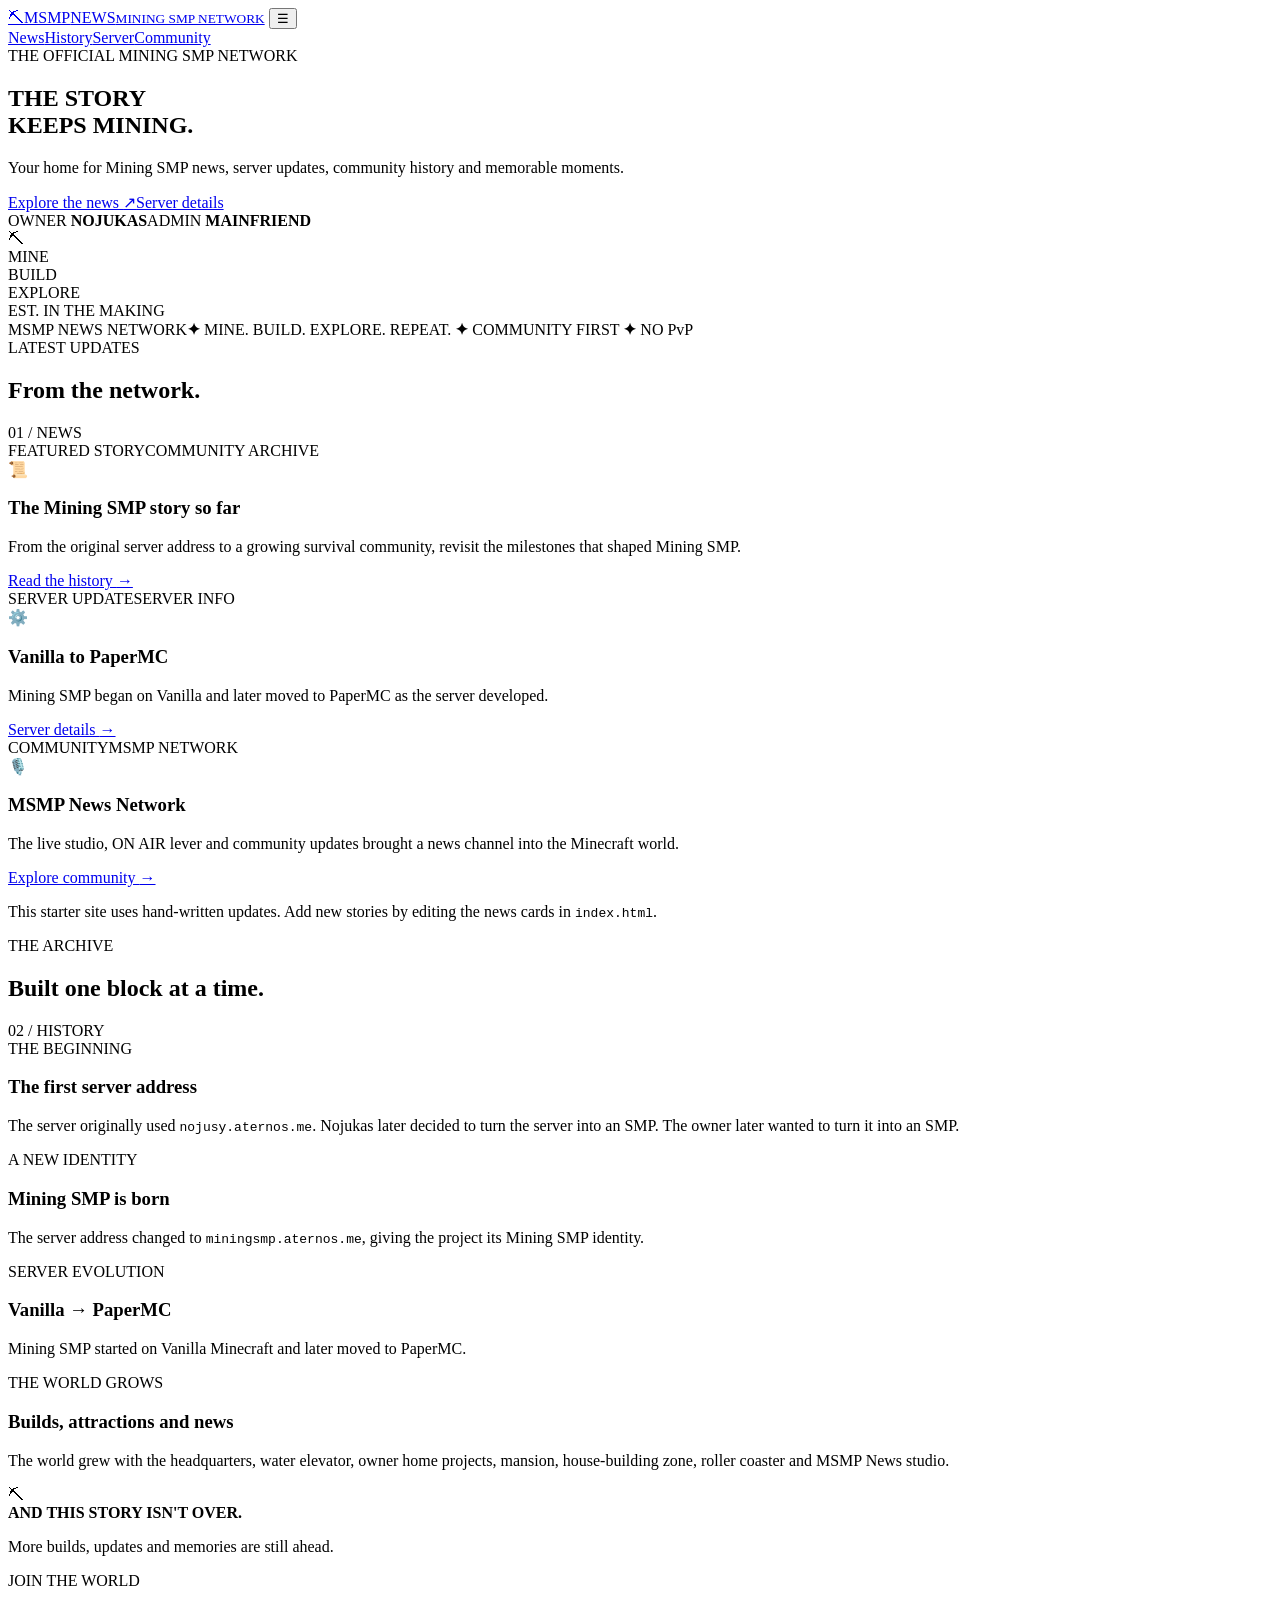
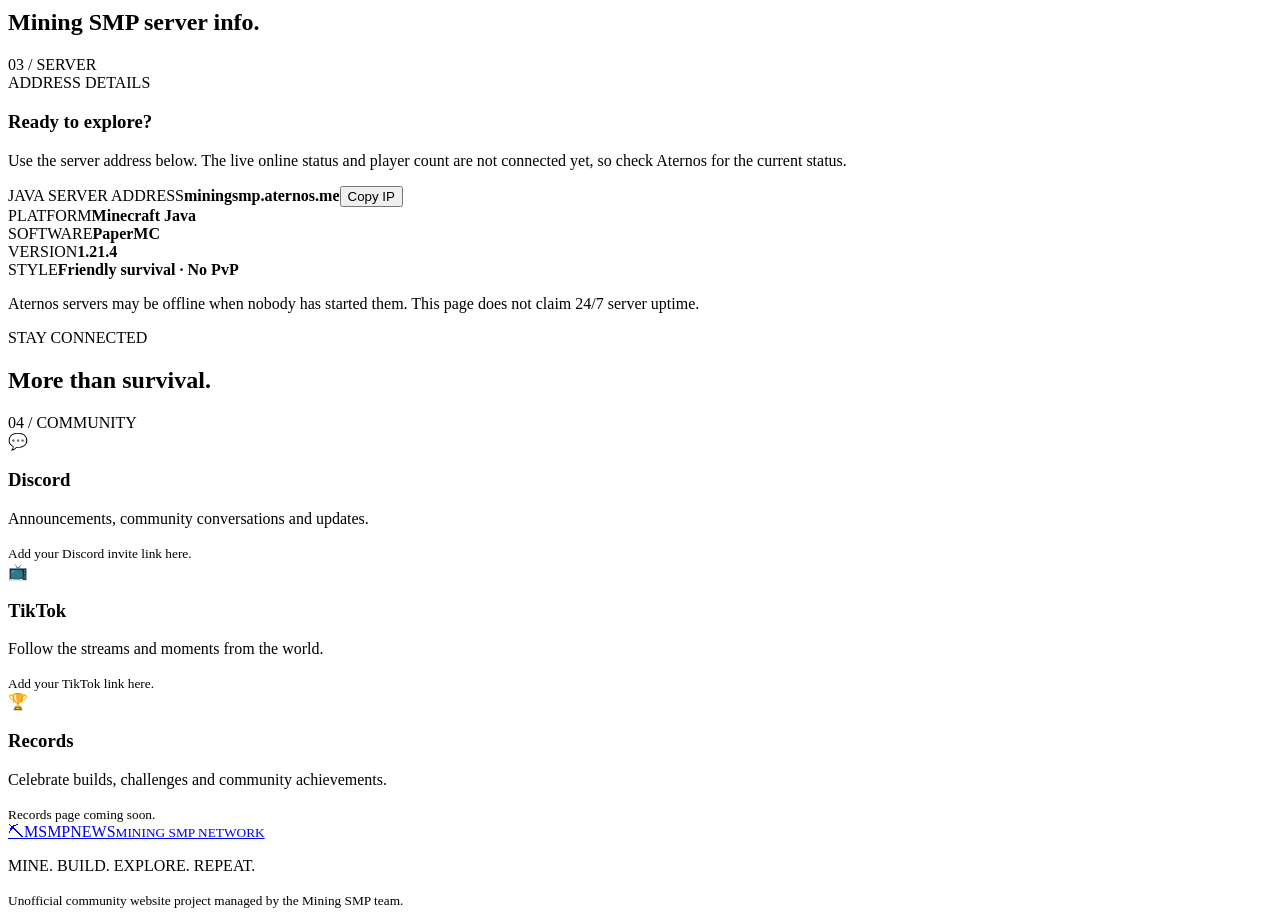
==== index.html @ 215de8b2 "Add files via upload" ====
<!DOCTYPE html>
<html lang="en">
<head>
  <meta charset="UTF-8">
  <meta name="viewport" content="width=device-width, initial-scale=1.0">
  <meta name="theme-color" content="#10051f">
  <meta name="description" content="The official Mining SMP news and community hub.">
  <title>MSMP NEWS — Mining SMP Community Hub</title>
  <link rel="stylesheet" href="style.css">
</head>
<body>
  <div class="ambient ambient-one"></div><div class="ambient ambient-two"></div>
  <header class="topbar">
    <a class="brand" href="#home"><span class="brand-mark">⛏</span><span>MSMP<span class="purple">NEWS</span><small>MINING SMP NETWORK</small></span></a>
    <button class="menu-toggle" id="menuToggle" aria-label="Open menu">☰</button>
    <nav id="nav">
      <a href="#news">News</a><a href="#history">History</a><a href="#server">Server</a><a href="#community">Community</a>
    </nav>
  </header>

  <main>
    <section class="hero" id="home">
      <div class="hero-copy">
        <div class="eyebrow"><span class="pulse"></span> THE OFFICIAL MINING SMP NETWORK</div>
        <h1>THE STORY<br>KEEPS <span class="gradient">MINING.</span></h1>
        <p class="lead">Your home for Mining SMP news, server updates, community history and memorable moments.</p>
        <div class="hero-actions"><a class="button primary" href="#news">Explore the news <span>↗</span></a><a class="button secondary" href="#server">Server details</a></div>
        <div class="hero-meta"><span>OWNER <b>NOJUKAS</b></span><i></i><span>ADMIN <b>MAINFRIEND</b></span></div>
      </div>
      <div class="hero-art" aria-label="Decorative purple mining emblem">
        <div class="orbit orbit-a"></div><div class="orbit orbit-b"></div>
        <div class="crystal">⛏</div><div class="art-label">MINE<br>BUILD<br>EXPLORE</div>
        <div class="art-tag">EST. IN THE MAKING</div>
      </div>
    </section>

    <section class="ticker"><span>MSMP NEWS NETWORK</span><b>✦</b> MINE. BUILD. EXPLORE. REPEAT. <b>✦</b> COMMUNITY FIRST <b>✦</b> NO PvP</section>

    <section class="section" id="news">
      <div class="section-head"><div><div class="eyebrow">LATEST UPDATES</div><h2>From the <span class="purple">network.</span></h2></div><span class="section-index">01 / NEWS</span></div>
      <div class="news-grid">
        <article class="news-card featured"><div class="card-top"><span class="tag">FEATURED STORY</span><span class="date">COMMUNITY ARCHIVE</span></div><div class="news-icon">📜</div><h3>The Mining SMP story so far</h3><p>From the original server address to a growing survival community, revisit the milestones that shaped Mining SMP.</p><a href="#history" class="text-link">Read the history <span>→</span></a></article>
        <article class="news-card"><div class="card-top"><span class="tag muted-tag">SERVER UPDATE</span><span class="date">SERVER INFO</span></div><div class="news-icon">⚙️</div><h3>Vanilla to PaperMC</h3><p>Mining SMP began on Vanilla and later moved to PaperMC as the server developed.</p><a href="#server" class="text-link">Server details <span>→</span></a></article>
        <article class="news-card"><div class="card-top"><span class="tag muted-tag">COMMUNITY</span><span class="date">MSMP NETWORK</span></div><div class="news-icon">🎙️</div><h3>MSMP News Network</h3><p>The live studio, ON AIR lever and community updates brought a news channel into the Minecraft world.</p><a href="#community" class="text-link">Explore community <span>→</span></a></article>
      </div>
      <p class="note">This starter site uses hand-written updates. Add new stories by editing the news cards in <code>index.html</code>.</p>
    </section>

    <section class="section history-section" id="history">
      <div class="section-head"><div><div class="eyebrow">THE ARCHIVE</div><h2>Built one block <span class="purple">at a time.</span></h2></div><span class="section-index">02 / HISTORY</span></div>
      <div class="timeline">
        <div class="timeline-item"><span class="timeline-dot"></span><div class="timeline-label">THE BEGINNING</div><h3>The first server address</h3><p>The server originally used <code>nojusy.aternos.me</code>. Nojukas later decided to turn the server into an SMP. The owner later wanted to turn it into an SMP.</p></div>
        <div class="timeline-item"><span class="timeline-dot"></span><div class="timeline-label">A NEW IDENTITY</div><h3>Mining SMP is born</h3><p>The server address changed to <code>miningsmp.aternos.me</code>, giving the project its Mining SMP identity.</p></div>
        <div class="timeline-item"><span class="timeline-dot"></span><div class="timeline-label">SERVER EVOLUTION</div><h3>Vanilla → PaperMC</h3><p>Mining SMP started on Vanilla Minecraft and later moved to PaperMC.</p></div>
        <div class="timeline-item"><span class="timeline-dot"></span><div class="timeline-label">THE WORLD GROWS</div><h3>Builds, attractions and news</h3><p>The world grew with the headquarters, water elevator, owner home projects, mansion, house-building zone, roller coaster and MSMP News studio.</p></div>
      </div>
      <div class="history-callout"><span>⛏</span><div><b>AND THIS STORY ISN'T OVER.</b><p>More builds, updates and memories are still ahead.</p></div></div>
    </section>

    <section class="section server-section" id="server">
      <div class="section-head"><div><div class="eyebrow">JOIN THE WORLD</div><h2>Mining SMP <span class="purple">server info.</span></h2></div><span class="section-index">03 / SERVER</span></div>
      <div class="server-panel">
        <div><div class="server-status"><span class="status-dot"></span> ADDRESS DETAILS</div><h3>Ready to explore?</h3><p>Use the server address below. The live online status and player count are not connected yet, so check Aternos for the current status.</p></div>
        <div class="ip-box"><span>JAVA SERVER ADDRESS</span><strong id="serverIp">miningsmp.aternos.me</strong><button id="copyIp" class="copy-button">Copy IP</button><small id="copyMessage" aria-live="polite"></small></div>
      </div>
      <div class="server-facts"><div><span>PLATFORM</span><b>Minecraft Java</b></div><div><span>SOFTWARE</span><b>PaperMC</b></div><div><span>VERSION</span><b>1.21.4</b></div><div><span>STYLE</span><b>Friendly survival · No PvP</b></div></div>
      <p class="note">Aternos servers may be offline when nobody has started them. This page does not claim 24/7 server uptime.</p>
    </section>

    <section class="section community-section" id="community">
      <div class="section-head"><div><div class="eyebrow">STAY CONNECTED</div><h2>More than <span class="purple">survival.</span></h2></div><span class="section-index">04 / COMMUNITY</span></div>
      <div class="community-grid">
        <div class="community-tile"><span>💬</span><h3>Discord</h3><p>Announcements, community conversations and updates.</p><small>Add your Discord invite link here.</small></div>
        <div class="community-tile"><span>📺</span><h3>TikTok</h3><p>Follow the streams and moments from the world.</p><small>Add your TikTok link here.</small></div>
        <div class="community-tile"><span>🏆</span><h3>Records</h3><p>Celebrate builds, challenges and community achievements.</p><small>Records page coming soon.</small></div>
      </div>
    </section>
  </main>

  <footer><a class="brand" href="#home"><span class="brand-mark">⛏</span><span>MSMP<span class="purple">NEWS</span><small>MINING SMP NETWORK</small></span></a><p>MINE. BUILD. EXPLORE. REPEAT.</p><small>Unofficial community website project managed by the Mining SMP team.</small></footer>
  <script src="script.js"></script>
</body>
</html>
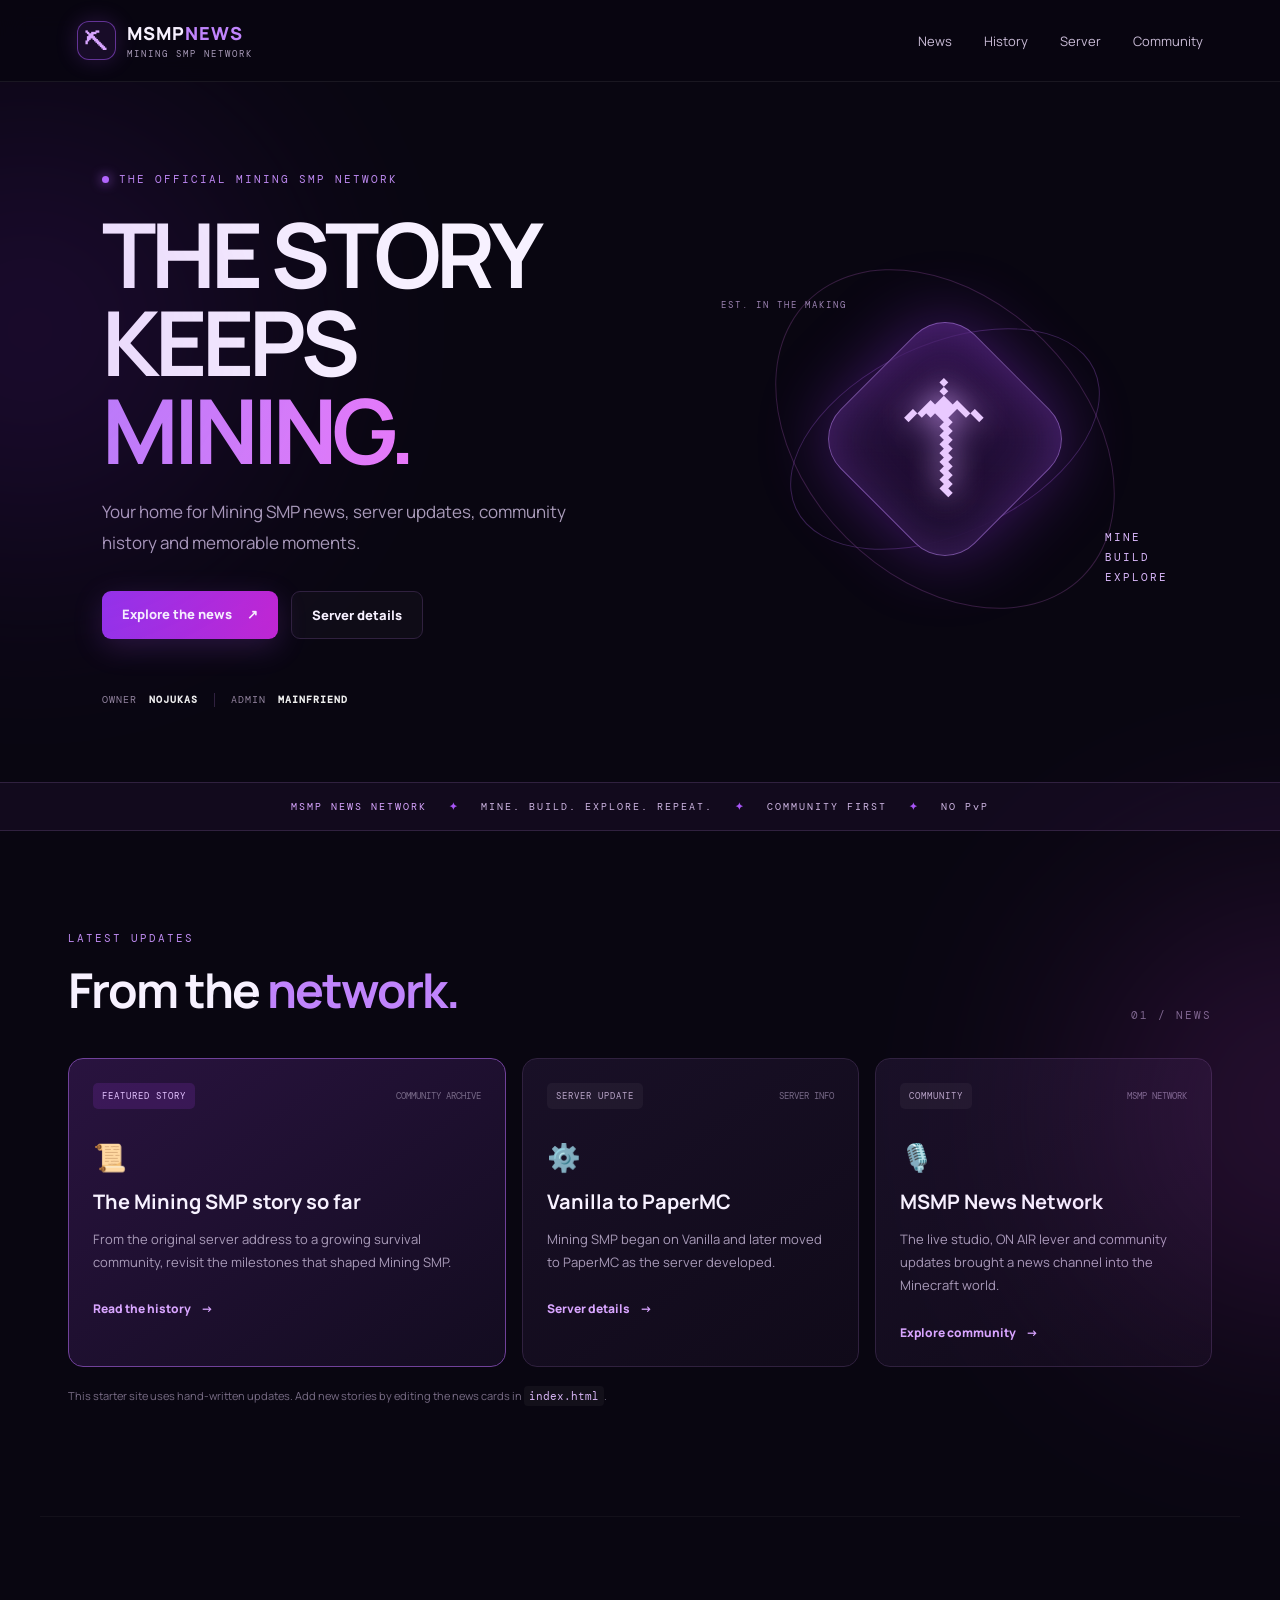
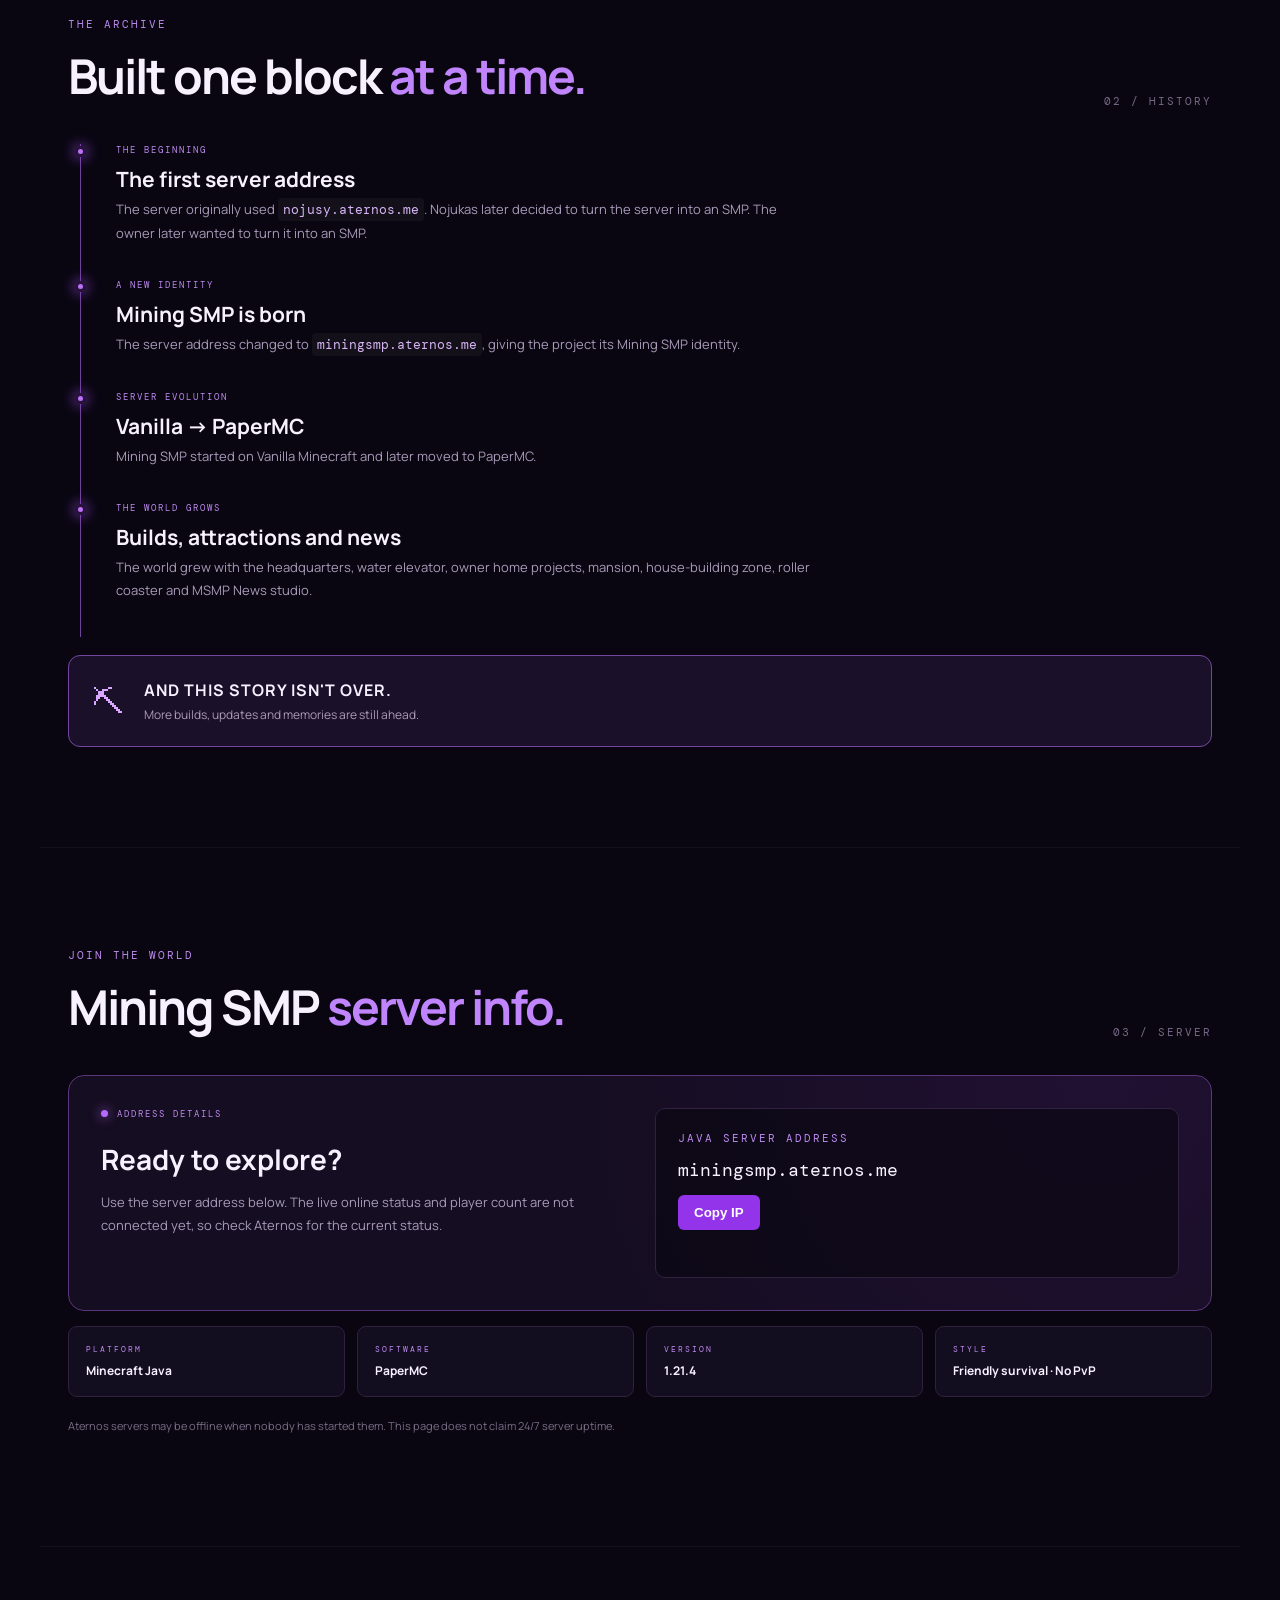
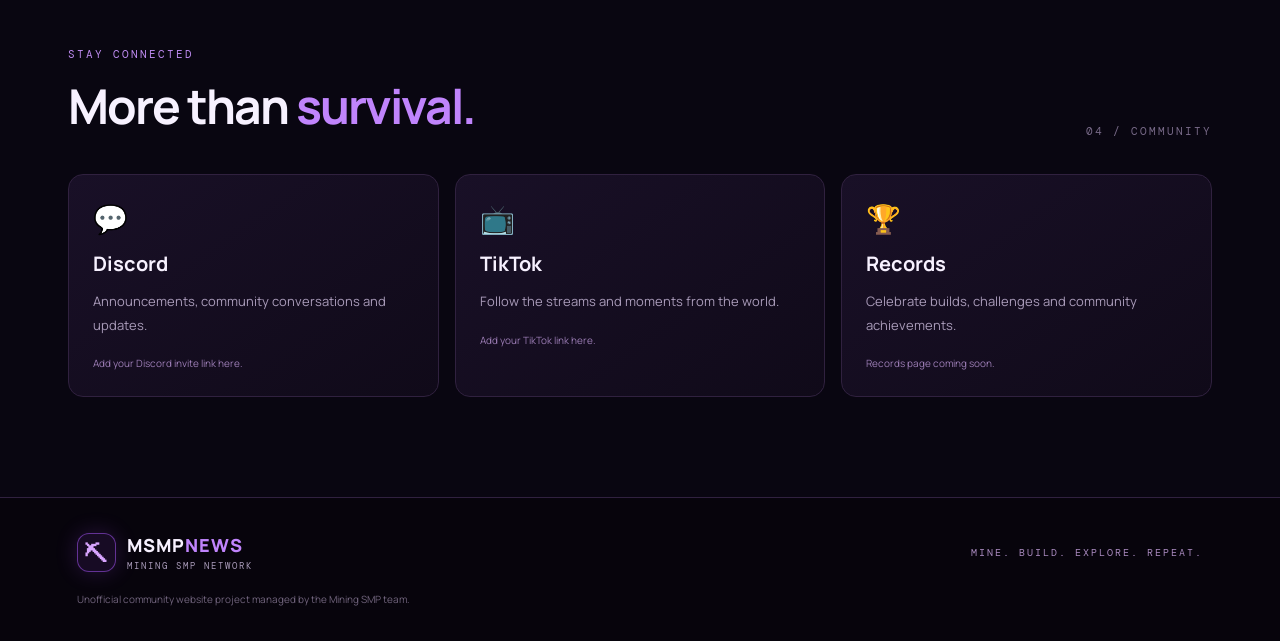
==== commit ae7dd9ba: "Link History navigation to separate retro archive page" ====
--- a/index.html
+++ b/index.html
@@ -14,7 +14,7 @@
     <a class="brand" href="#home"><span class="brand-mark">⛏</span><span>MSMP<span class="purple">NEWS</span><small>MINING SMP NETWORK</small></span></a>
     <button class="menu-toggle" id="menuToggle" aria-label="Open menu">☰</button>
     <nav id="nav">
-      <a href="#news">News</a><a href="#history">History</a><a href="#server">Server</a><a href="#community">Community</a>
+      <a href="#news">News</a><a href="history.html">History</a><a href="#server">Server</a><a href="#community">Community</a>
     </nav>
   </header>
 
@@ -39,7 +39,7 @@
     <section class="section" id="news">
       <div class="section-head"><div><div class="eyebrow">LATEST UPDATES</div><h2>From the <span class="purple">network.</span></h2></div><span class="section-index">01 / NEWS</span></div>
       <div class="news-grid">
-        <article class="news-card featured"><div class="card-top"><span class="tag">FEATURED STORY</span><span class="date">COMMUNITY ARCHIVE</span></div><div class="news-icon">📜</div><h3>The Mining SMP story so far</h3><p>From the original server address to a growing survival community, revisit the milestones that shaped Mining SMP.</p><a href="#history" class="text-link">Read the history <span>→</span></a></article>
+        <article class="news-card featured"><div class="card-top"><span class="tag">FEATURED STORY</span><span class="date">COMMUNITY ARCHIVE</span></div><div class="news-icon">📜</div><h3>The Mining SMP story so far</h3><p>From the original server address to a growing survival community, revisit the milestones that shaped Mining SMP.</p><a href="history.html" class="text-link">Read the history <span>→</span></a></article>
         <article class="news-card"><div class="card-top"><span class="tag muted-tag">SERVER UPDATE</span><span class="date">SERVER INFO</span></div><div class="news-icon">⚙️</div><h3>Vanilla to PaperMC</h3><p>Mining SMP began on Vanilla and later moved to PaperMC as the server developed.</p><a href="#server" class="text-link">Server details <span>→</span></a></article>
         <article class="news-card"><div class="card-top"><span class="tag muted-tag">COMMUNITY</span><span class="date">MSMP NETWORK</span></div><div class="news-icon">🎙️</div><h3>MSMP News Network</h3><p>The live studio, ON AIR lever and community updates brought a news channel into the Minecraft world.</p><a href="#community" class="text-link">Explore community <span>→</span></a></article>
       </div>
--- a/style.css
+++ b/style.css
@@ -0,0 +1,5 @@
+@import url('https://fonts.googleapis.com/css2?family=DM+Mono:wght@400;500&family=Manrope:wght@400;500;600;700;800&display=swap');
+:root{--bg:#090611;--panel:#130d20;--panel2:#1a112b;--purple:#a855f7;--pink:#d946ef;--text:#f7f1ff;--muted:#a99bb9;--line:#30213f}
+*{box-sizing:border-box}html{scroll-behavior:smooth;scroll-padding-top:90px}body{margin:0;background:var(--bg);color:var(--text);font-family:Manrope,Arial,sans-serif;overflow-x:hidden}a{color:inherit;text-decoration:none}.ambient{position:absolute;width:420px;height:420px;border-radius:50%;filter:blur(130px);opacity:.16;pointer-events:none}.ambient-one{background:#8b2be2;top:120px;left:-180px}.ambient-two{background:#d946ef;top:900px;right:-230px}.topbar{height:82px;padding:0 max(6vw,24px);display:flex;align-items:center;justify-content:space-between;border-bottom:1px solid #ffffff12;background:#090611dd;backdrop-filter:blur(14px);position:sticky;top:0;z-index:5}.brand{display:flex;align-items:center;gap:11px;font-weight:800;letter-spacing:1px;font-size:18px}.brand-mark{display:grid;place-items:center;width:39px;height:39px;border:1px solid #a855f788;border-radius:12px;color:#d8a5ff;background:#a855f71a;font-size:23px;box-shadow:0 0 22px #a855f733}.brand small{display:block;font:9px 'DM Mono',monospace;color:var(--muted);letter-spacing:2px;margin-top:3px}.purple{color:#c084fc}nav{display:flex;gap:32px;color:#c9bbd6;font-size:13px}nav a:hover,.text-link:hover{color:#d8a5ff}.menu-toggle{display:none;background:none;color:white;border:0;font-size:24px}.hero{min-height:590px;padding:90px max(8vw,28px) 75px;display:grid;grid-template-columns:1.1fr .9fr;align-items:center;gap:40px;max-width:1400px;margin:auto}.eyebrow,.section-index,.timeline-label,.server-status,.ip-box span,.server-facts span{font:11px 'DM Mono',monospace;letter-spacing:2px;color:#bd8aef}.eyebrow{display:flex;align-items:center;gap:10px}.pulse,.status-dot{width:7px;height:7px;border-radius:50%;background:#b66aff;box-shadow:0 0 12px #b66aff}.hero h1{font-size:clamp(55px,7vw,96px);line-height:.98;letter-spacing:-5px;margin:24px 0}.gradient{background:linear-gradient(100deg,#c084fc,#e879f9);color:transparent;background-clip:text}.lead{max-width:510px;color:var(--muted);font-size:17px;line-height:1.8}.hero-actions{display:flex;gap:13px;margin-top:32px;flex-wrap:wrap}.button{padding:14px 20px;border-radius:9px;font-size:13px;font-weight:800}.primary{background:linear-gradient(100deg,#9333ea,#c026d3);box-shadow:0 8px 30px #a855f733}.primary span{margin-left:12px}.secondary{border:1px solid var(--line);background:#ffffff06}.hero-meta{display:flex;align-items:center;gap:16px;margin-top:54px;font:10px 'DM Mono',monospace;letter-spacing:1px;color:#93849f}.hero-meta b{color:#eee;margin-left:5px}.hero-meta i{height:14px;width:1px;background:var(--line)}.hero-art{height:390px;position:relative;display:grid;place-items:center}.orbit{position:absolute;border:1px solid #b76af744;border-radius:50%;transform:rotate(-25deg)}.orbit-a{width:330px;height:190px}.orbit-b{width:390px;height:280px;transform:rotate(45deg);border-color:#e879f933}.crystal{width:190px;height:190px;display:grid;place-items:center;border:1px solid #c084fc88;border-radius:42px;transform:rotate(45deg);font-size:100px;color:#e9c9ff;background:linear-gradient(145deg,#4c1d7599,#160b25);box-shadow:0 0 70px #9333ea66,inset 0 0 50px #a855f744;text-shadow:0 0 30px #d8a5ff}.art-label{position:absolute;right:2%;bottom:12%;font:11px 'DM Mono',monospace;line-height:1.8;letter-spacing:2px;color:#d9b7fa}.art-tag{position:absolute;left:2%;top:14%;font:9px 'DM Mono',monospace;letter-spacing:2px;color:#9c83b2}.ticker{height:49px;border-block:1px solid var(--line);display:flex;align-items:center;justify-content:center;gap:22px;background:#120a1d;color:#cdb5e2;font:10px 'DM Mono',monospace;letter-spacing:2px}.ticker span{color:#d8a5ff}.ticker b{color:#a855f7}.section{max-width:1200px;margin:0 auto;padding:100px 28px}.section-head{display:flex;justify-content:space-between;align-items:end;margin-bottom:36px}.section-head h2{font-size:clamp(32px,4vw,48px);letter-spacing:-2px;margin:12px 0 0}.section-index{color:#776987}.news-grid{display:grid;grid-template-columns:1.3fr 1fr 1fr;gap:16px}.news-card,.community-tile{background:linear-gradient(145deg,#191027,#100a19);border:1px solid var(--line);border-radius:15px;padding:24px;min-height:270px;transition:.2s}.news-card:hover,.community-tile:hover{transform:translateY(-4px);border-color:#8650aa}.featured{background:linear-gradient(145deg,#29133f,#130c20);border-color:#70419a}.card-top{display:flex;justify-content:space-between;gap:10px;align-items:center}.tag{font:9px 'DM Mono',monospace;letter-spacing:1px;color:#e3c2ff;background:#8b35c533;padding:7px 9px;border-radius:5px}.muted-tag{color:#b9a5c8;background:#ffffff0b}.date{font:9px 'DM Mono',monospace;color:#776987}.news-icon{font-size:27px;margin-top:29px}.news-card h3,.community-tile h3{font-size:20px;margin:13px 0 9px}.news-card p,.community-tile p,.timeline p,.server-panel p{color:var(--muted);font-size:13px;line-height:1.8}.text-link{display:inline-block;margin-top:13px;color:#d8a5ff;font-size:12px;font-weight:800}.text-link span{margin-left:8px}.note{color:#796d86;font-size:11px;margin-top:20px;line-height:1.7}.note code,code{font-family:'DM Mono',monospace;color:#d7b5f5;background:#ffffff0a;padding:3px 5px;border-radius:4px}.history-section{border-top:1px solid #ffffff0a}.timeline{max-width:800px;margin-left:12px;border-left:1px solid #70419a;padding-left:35px}.timeline-item{position:relative;padding:0 0 34px}.timeline-dot{position:absolute;width:11px;height:11px;background:#bd72f6;border:3px solid #28133c;border-radius:50%;left:-41px;top:2px;box-shadow:0 0 14px #a855f7}.timeline-label{font-size:9px}.timeline h3{font-size:21px;margin:9px 0 5px}.timeline p{margin:0;max-width:700px}.history-callout{display:flex;align-items:center;gap:20px;margin-top:18px;padding:23px;border:1px solid #7546a0;background:#1b1029;border-radius:12px}.history-callout>span{font-size:32px;color:#d8a5ff}.history-callout b{letter-spacing:1px}.history-callout p{margin:5px 0 0;color:var(--muted);font-size:12px}.server-section{border-top:1px solid #ffffff0a}.server-panel{display:grid;grid-template-columns:1fr 1fr;gap:30px;padding:32px;border:1px solid #5b367a;border-radius:16px;background:radial-gradient(circle at 90% 0,#4c1d7533,transparent 50%),#150d21}.server-status{display:flex;gap:9px;align-items:center;font-size:9px}.server-panel h3{font-size:28px;margin:20px 0 5px}.ip-box{align-self:center;background:#090611aa;border:1px solid var(--line);padding:22px;border-radius:10px;display:grid;gap:13px}.ip-box strong{font:18px 'DM Mono',monospace;overflow-wrap:anywhere}.copy-button{justify-self:start;border:0;border-radius:6px;background:#9333ea;color:white;padding:10px 16px;font-weight:800;cursor:pointer}.ip-box small{color:#bca1d0;min-height:12px}.server-facts{display:grid;grid-template-columns:repeat(4,1fr);gap:12px;margin-top:15px}.server-facts div{padding:17px;background:#130d20;border:1px solid var(--line);border-radius:9px}.server-facts span,.server-facts b{display:block}.server-facts span{font-size:8px;margin-bottom:8px}.server-facts b{font-size:12px}.community-section{border-top:1px solid #ffffff0a}.community-grid{display:grid;grid-template-columns:repeat(3,1fr);gap:16px}.community-tile{min-height:220px}.community-tile>span{font-size:28px}.community-tile small{color:#9c7db5;font-size:10px}footer{border-top:1px solid var(--line);padding:35px max(6vw,24px);display:flex;align-items:center;justify-content:space-between;gap:20px;flex-wrap:wrap;background:#07040c}footer p{font:10px 'DM Mono',monospace;letter-spacing:2px;color:#a98abf}footer>small{width:100%;color:#71647d;font-size:10px}
+@media(max-width:800px){.hero{grid-template-columns:1fr;padding-top:65px}.hero-art{height:280px}.hero h1{letter-spacing:-3px}.news-grid{grid-template-columns:1fr}.news-card{min-height:220px}.server-panel{grid-template-columns:1fr}.server-facts{grid-template-columns:repeat(2,1fr)}.community-grid{grid-template-columns:1fr}.section{padding:70px 22px}.section-head{align-items:start}.section-index{display:none}}
+@media(max-width:600px){.topbar{height:70px}.menu-toggle{display:block}nav{display:none;position:absolute;top:69px;left:0;right:0;padding:20px;background:#10091a;flex-direction:column;gap:18px;border-bottom:1px solid var(--line)}nav.open{display:flex}.ticker{font-size:8px;gap:10px;letter-spacing:1px}.hero{padding-inline:22px}.hero-meta{margin-top:35px}.art-label{right:0}.orbit-b{width:300px}.orbit-a{width:270px}.crystal{width:145px;height:145px;font-size:75px}.server-facts{grid-template-columns:1fr 1fr}footer{align-items:flex-start;flex-direction:column}}
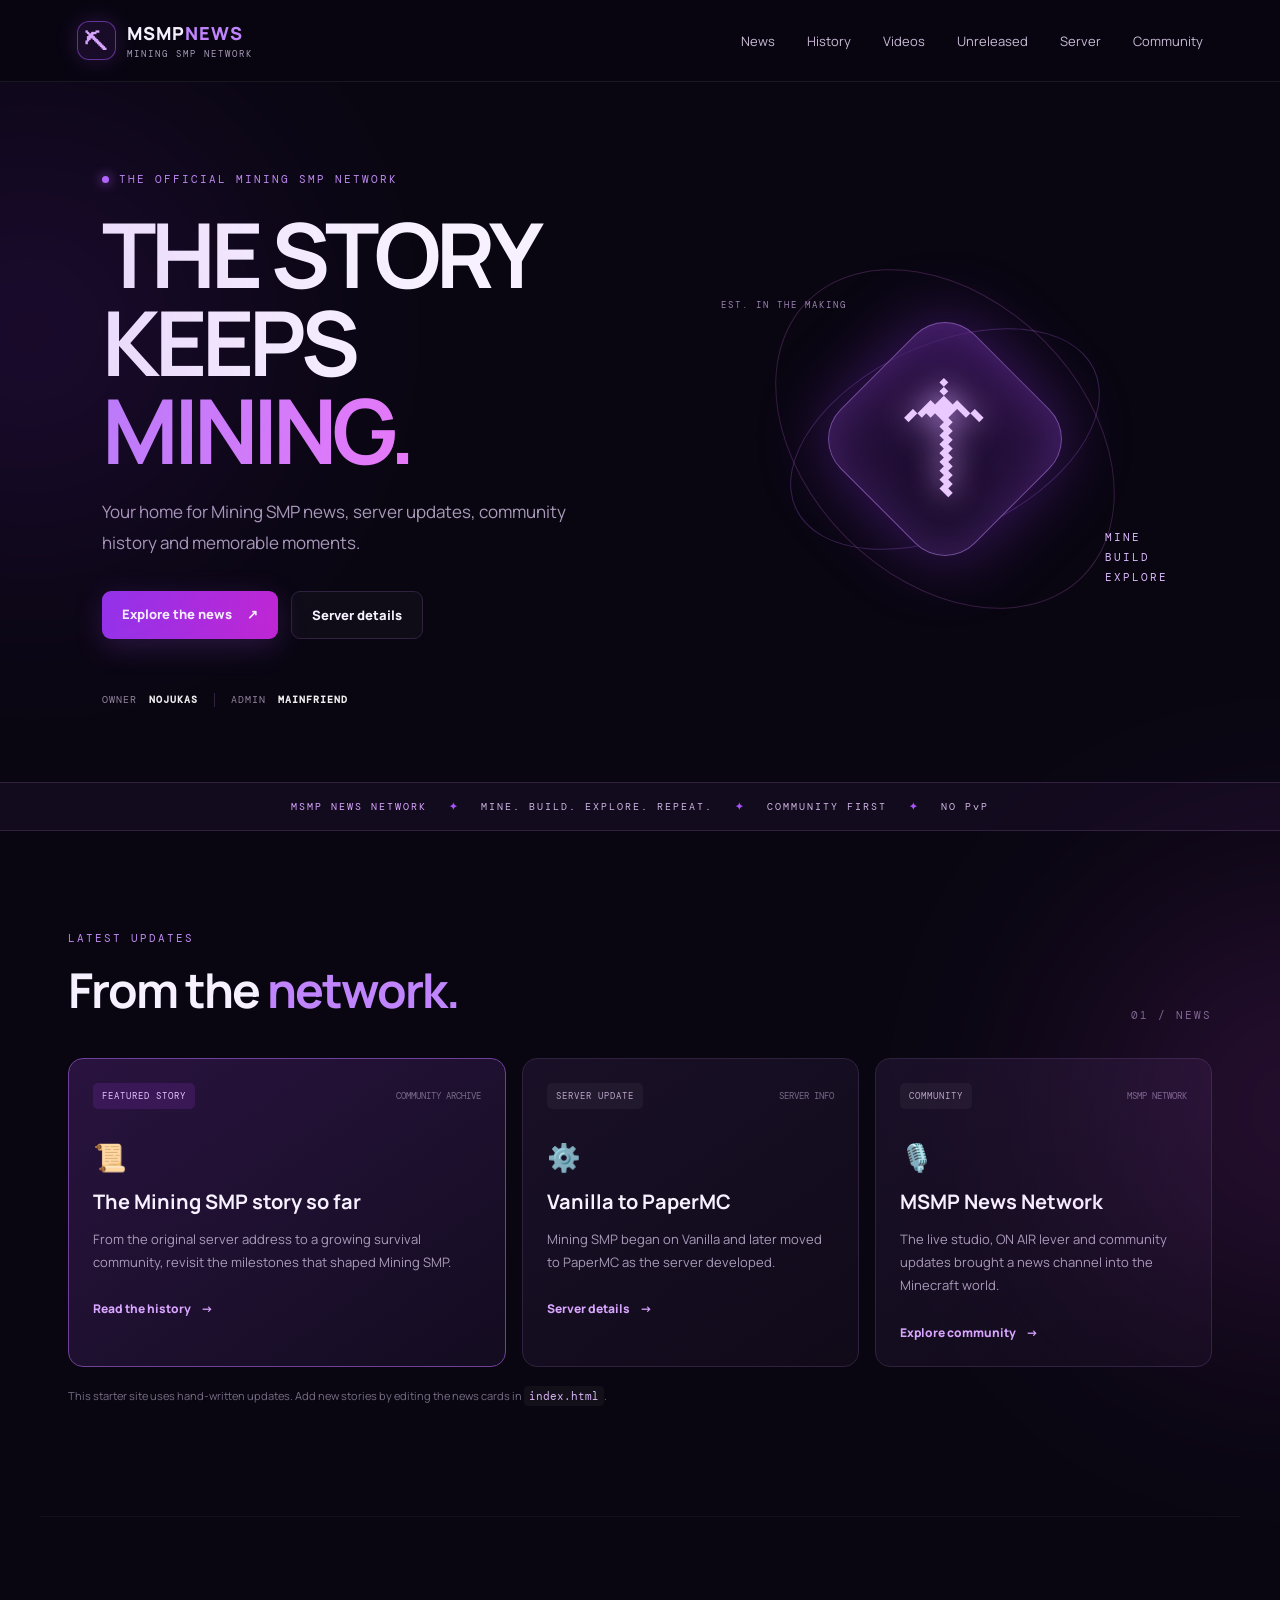
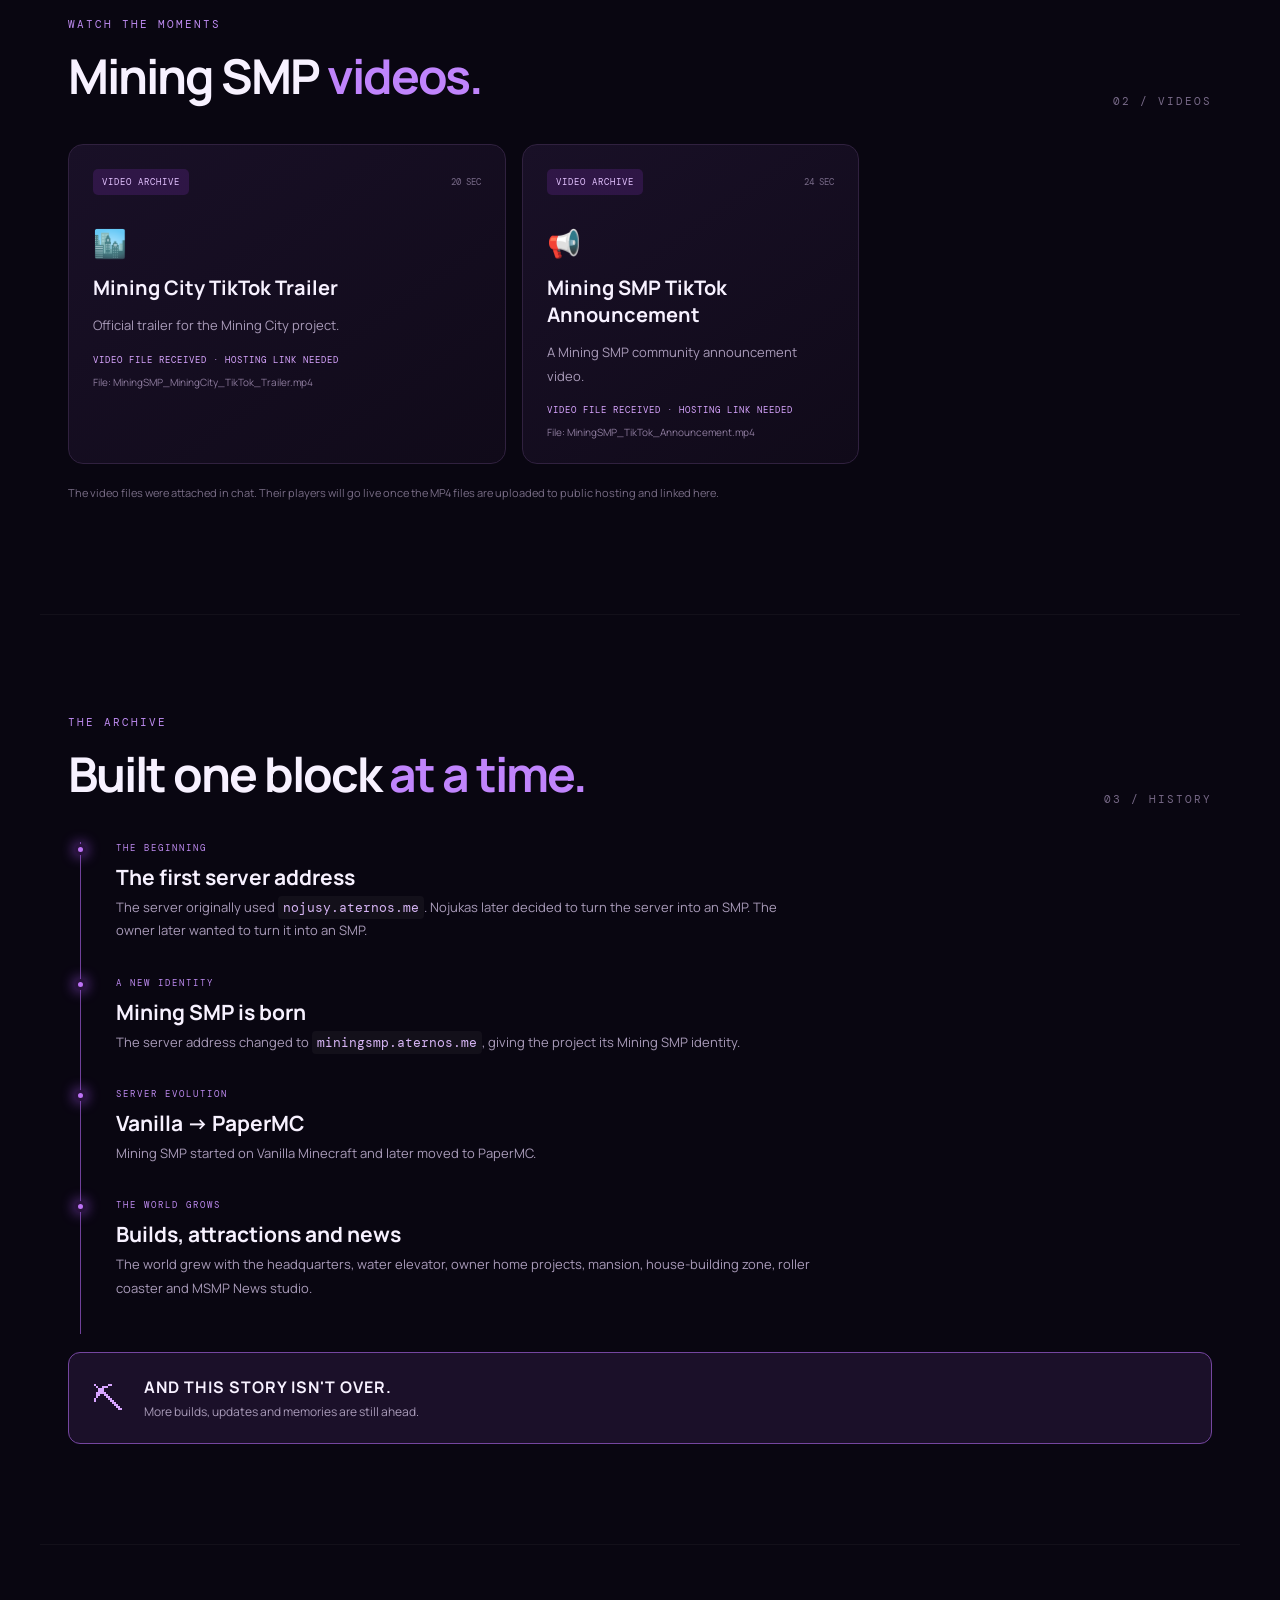
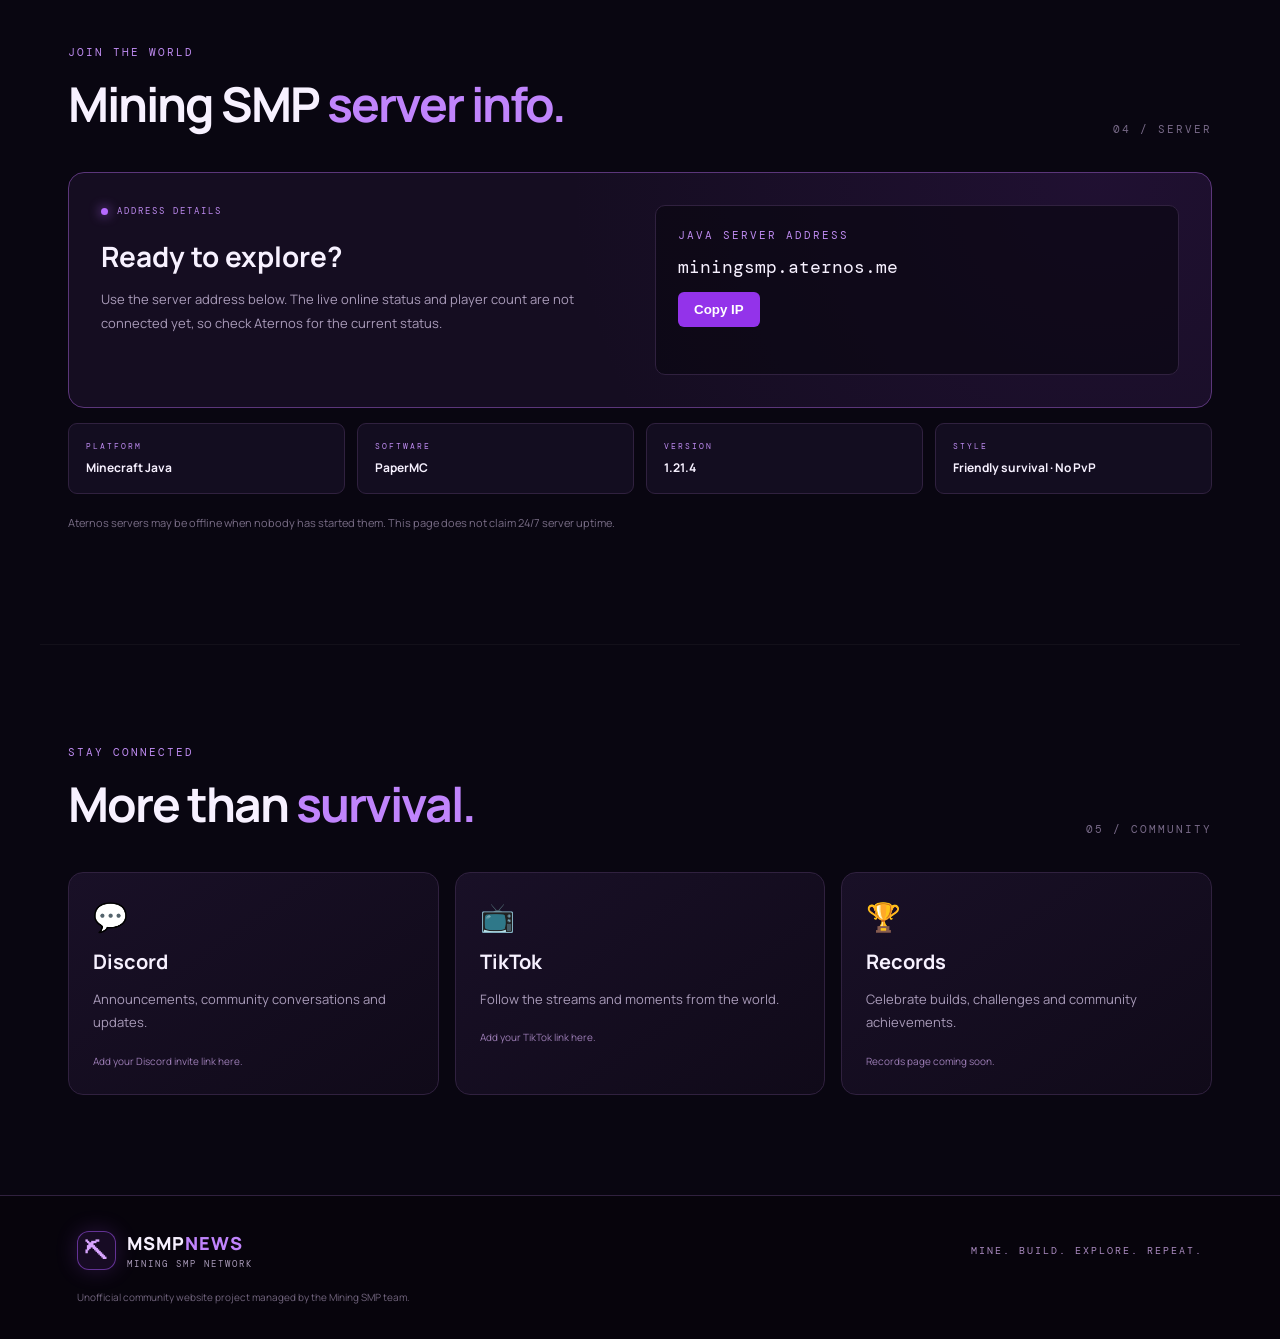
==== commit d82caf50: "Move Mining SMP video archive to homepage and add Unreleased navigation" ====
--- a/index.html
+++ b/index.html
@@ -7,6 +7,7 @@
   <meta name="description" content="The official Mining SMP news and community hub.">
   <title>MSMP NEWS — Mining SMP Community Hub</title>
   <link rel="stylesheet" href="style.css">
+<style>.upload-status{margin-top:16px;color:#d8a5ff;font:9px "DM Mono",monospace;letter-spacing:1px}.video-card small{display:block;margin-top:9px;color:#8e7c9e;font-size:10px;overflow-wrap:anywhere}.videos-section{border-top:1px solid #ffffff0a}</style>
 </head>
 <body>
   <div class="ambient ambient-one"></div><div class="ambient ambient-two"></div>
@@ -14,7 +15,7 @@
     <a class="brand" href="#home"><span class="brand-mark">⛏</span><span>MSMP<span class="purple">NEWS</span><small>MINING SMP NETWORK</small></span></a>
     <button class="menu-toggle" id="menuToggle" aria-label="Open menu">☰</button>
     <nav id="nav">
-      <a href="#news">News</a><a href="history.html">History</a><a href="#server">Server</a><a href="#community">Community</a>
+      <a href="#news">News</a><a href="history.html">History</a><a href="#videos">Videos</a><a href="unreleased.html">Unreleased</a><a href="#server">Server</a><a href="#community">Community</a>
     </nav>
   </header>
 
@@ -46,8 +47,17 @@
       <p class="note">This starter site uses hand-written updates. Add new stories by editing the news cards in <code>index.html</code>.</p>
     </section>
 
+
+    <section class="section videos-section" id="videos">
+      <div class="section-head"><div><div class="eyebrow">WATCH THE MOMENTS</div><h2>Mining SMP <span class="purple">videos.</span></h2></div><span class="section-index">02 / VIDEOS</span></div>
+      <div class="news-grid">
+        <article class="news-card video-card"><div class="card-top"><span class="tag">VIDEO ARCHIVE</span><span class="date">20 SEC</span></div><div class="news-icon">🏙️</div><h3>Mining City TikTok Trailer</h3><p>Official trailer for the Mining City project.</p><div class="upload-status">VIDEO FILE RECEIVED · HOSTING LINK NEEDED</div><small>File: MiningSMP_MiningCity_TikTok_Trailer.mp4</small></article>
+        <article class="news-card video-card"><div class="card-top"><span class="tag">VIDEO ARCHIVE</span><span class="date">24 SEC</span></div><div class="news-icon">📢</div><h3>Mining SMP TikTok Announcement</h3><p>A Mining SMP community announcement video.</p><div class="upload-status">VIDEO FILE RECEIVED · HOSTING LINK NEEDED</div><small>File: MiningSMP_TikTok_Announcement.mp4</small></article>
+      </div>
+      <p class="note">The video files were attached in chat. Their players will go live once the MP4 files are uploaded to public hosting and linked here.</p>
+    </section>
     <section class="section history-section" id="history">
-      <div class="section-head"><div><div class="eyebrow">THE ARCHIVE</div><h2>Built one block <span class="purple">at a time.</span></h2></div><span class="section-index">02 / HISTORY</span></div>
+      <div class="section-head"><div><div class="eyebrow">THE ARCHIVE</div><h2>Built one block <span class="purple">at a time.</span></h2></div><span class="section-index">03 / HISTORY</span></div>
       <div class="timeline">
         <div class="timeline-item"><span class="timeline-dot"></span><div class="timeline-label">THE BEGINNING</div><h3>The first server address</h3><p>The server originally used <code>nojusy.aternos.me</code>. Nojukas later decided to turn the server into an SMP. The owner later wanted to turn it into an SMP.</p></div>
         <div class="timeline-item"><span class="timeline-dot"></span><div class="timeline-label">A NEW IDENTITY</div><h3>Mining SMP is born</h3><p>The server address changed to <code>miningsmp.aternos.me</code>, giving the project its Mining SMP identity.</p></div>
@@ -58,7 +68,7 @@
     </section>
 
     <section class="section server-section" id="server">
-      <div class="section-head"><div><div class="eyebrow">JOIN THE WORLD</div><h2>Mining SMP <span class="purple">server info.</span></h2></div><span class="section-index">03 / SERVER</span></div>
+      <div class="section-head"><div><div class="eyebrow">JOIN THE WORLD</div><h2>Mining SMP <span class="purple">server info.</span></h2></div><span class="section-index">04 / SERVER</span></div>
       <div class="server-panel">
         <div><div class="server-status"><span class="status-dot"></span> ADDRESS DETAILS</div><h3>Ready to explore?</h3><p>Use the server address below. The live online status and player count are not connected yet, so check Aternos for the current status.</p></div>
         <div class="ip-box"><span>JAVA SERVER ADDRESS</span><strong id="serverIp">miningsmp.aternos.me</strong><button id="copyIp" class="copy-button">Copy IP</button><small id="copyMessage" aria-live="polite"></small></div>
@@ -68,7 +78,7 @@
     </section>
 
     <section class="section community-section" id="community">
-      <div class="section-head"><div><div class="eyebrow">STAY CONNECTED</div><h2>More than <span class="purple">survival.</span></h2></div><span class="section-index">04 / COMMUNITY</span></div>
+      <div class="section-head"><div><div class="eyebrow">STAY CONNECTED</div><h2>More than <span class="purple">survival.</span></h2></div><span class="section-index">05 / COMMUNITY</span></div>
       <div class="community-grid">
         <div class="community-tile"><span>💬</span><h3>Discord</h3><p>Announcements, community conversations and updates.</p><small>Add your Discord invite link here.</small></div>
         <div class="community-tile"><span>📺</span><h3>TikTok</h3><p>Follow the streams and moments from the world.</p><small>Add your TikTok link here.</small></div>
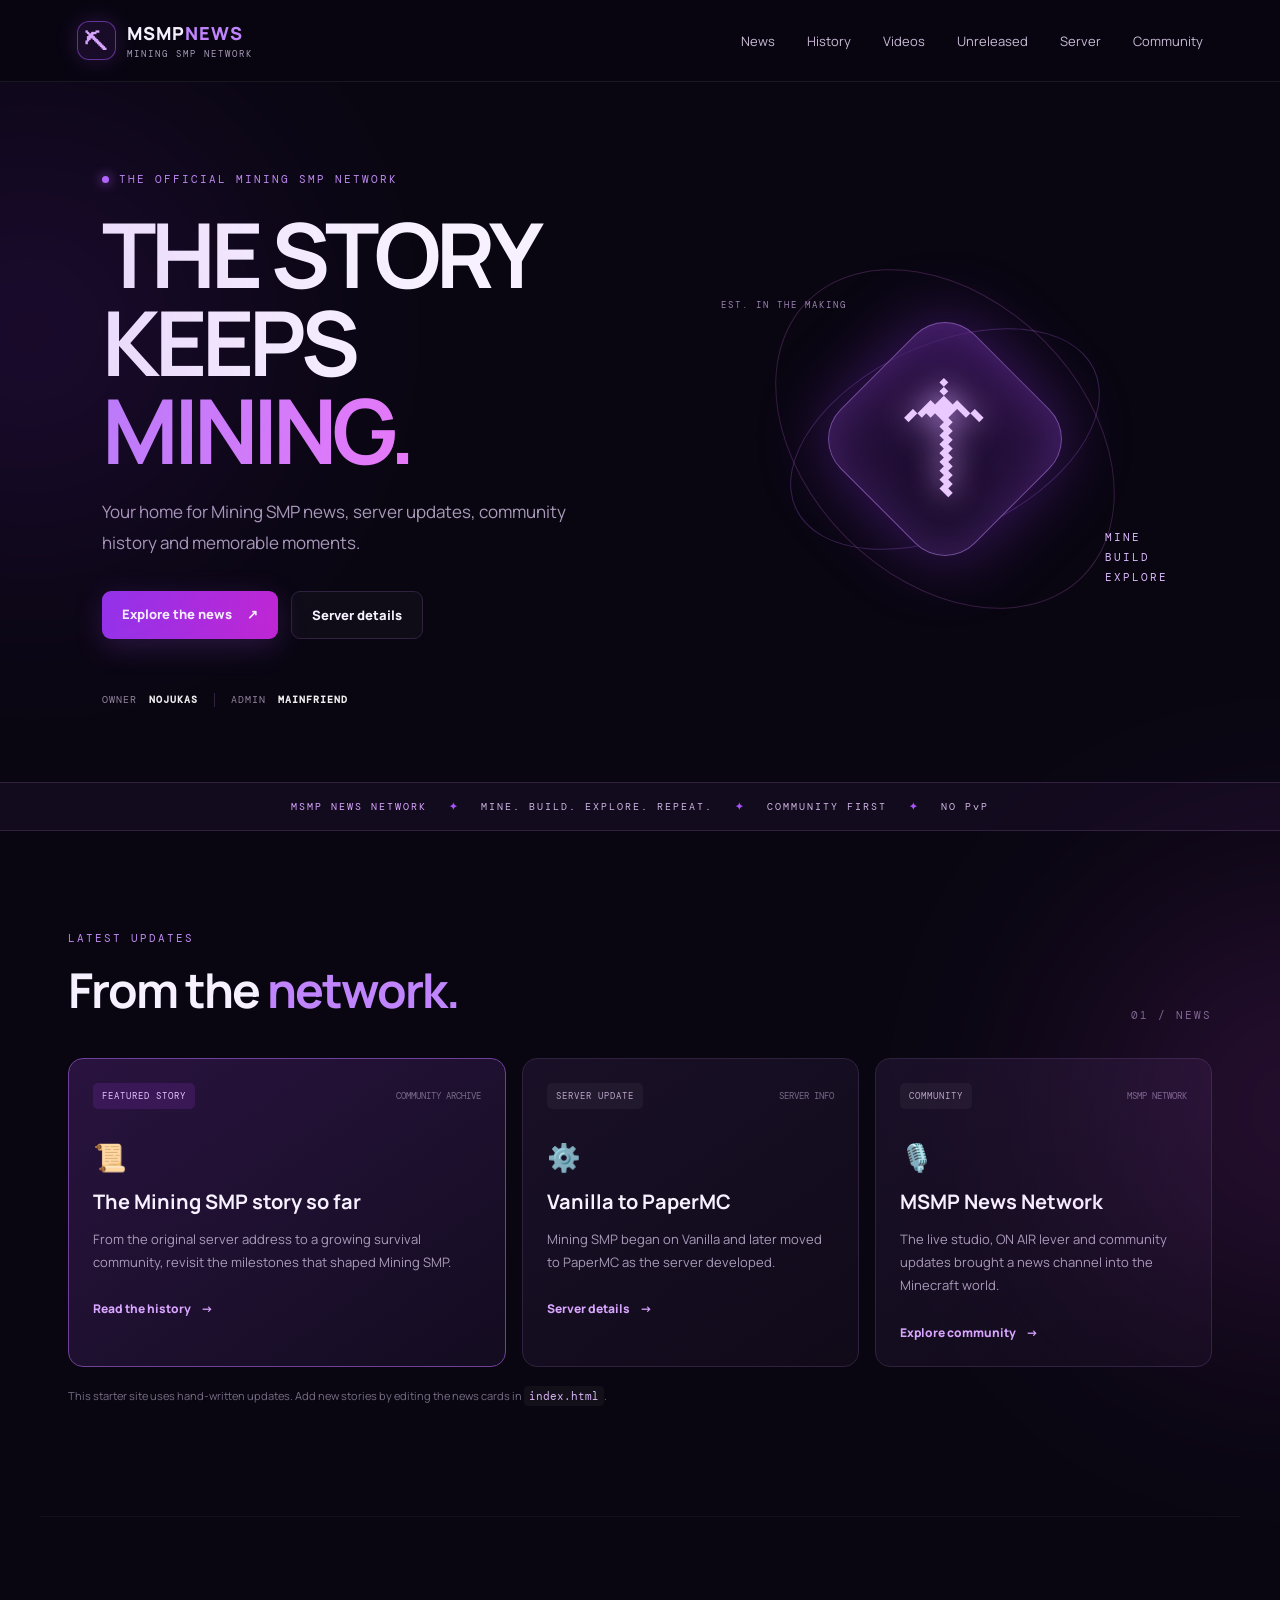
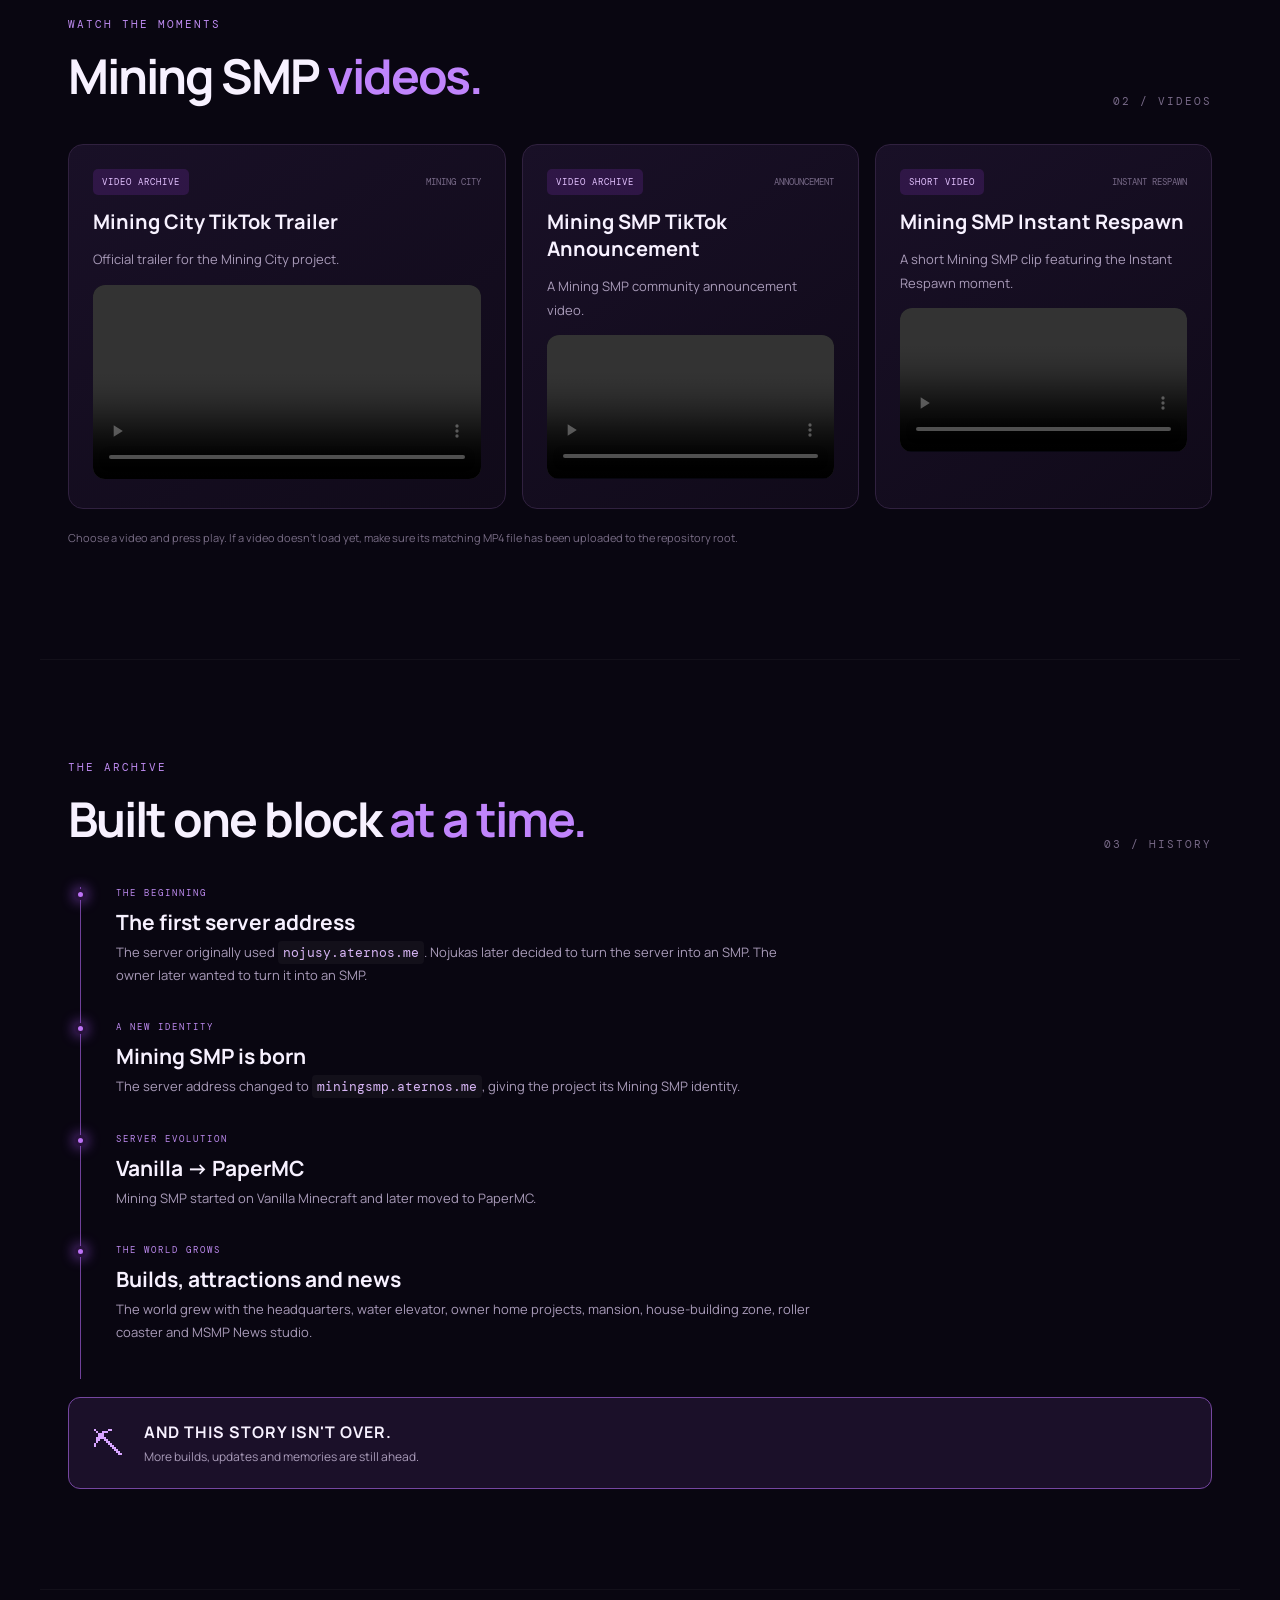
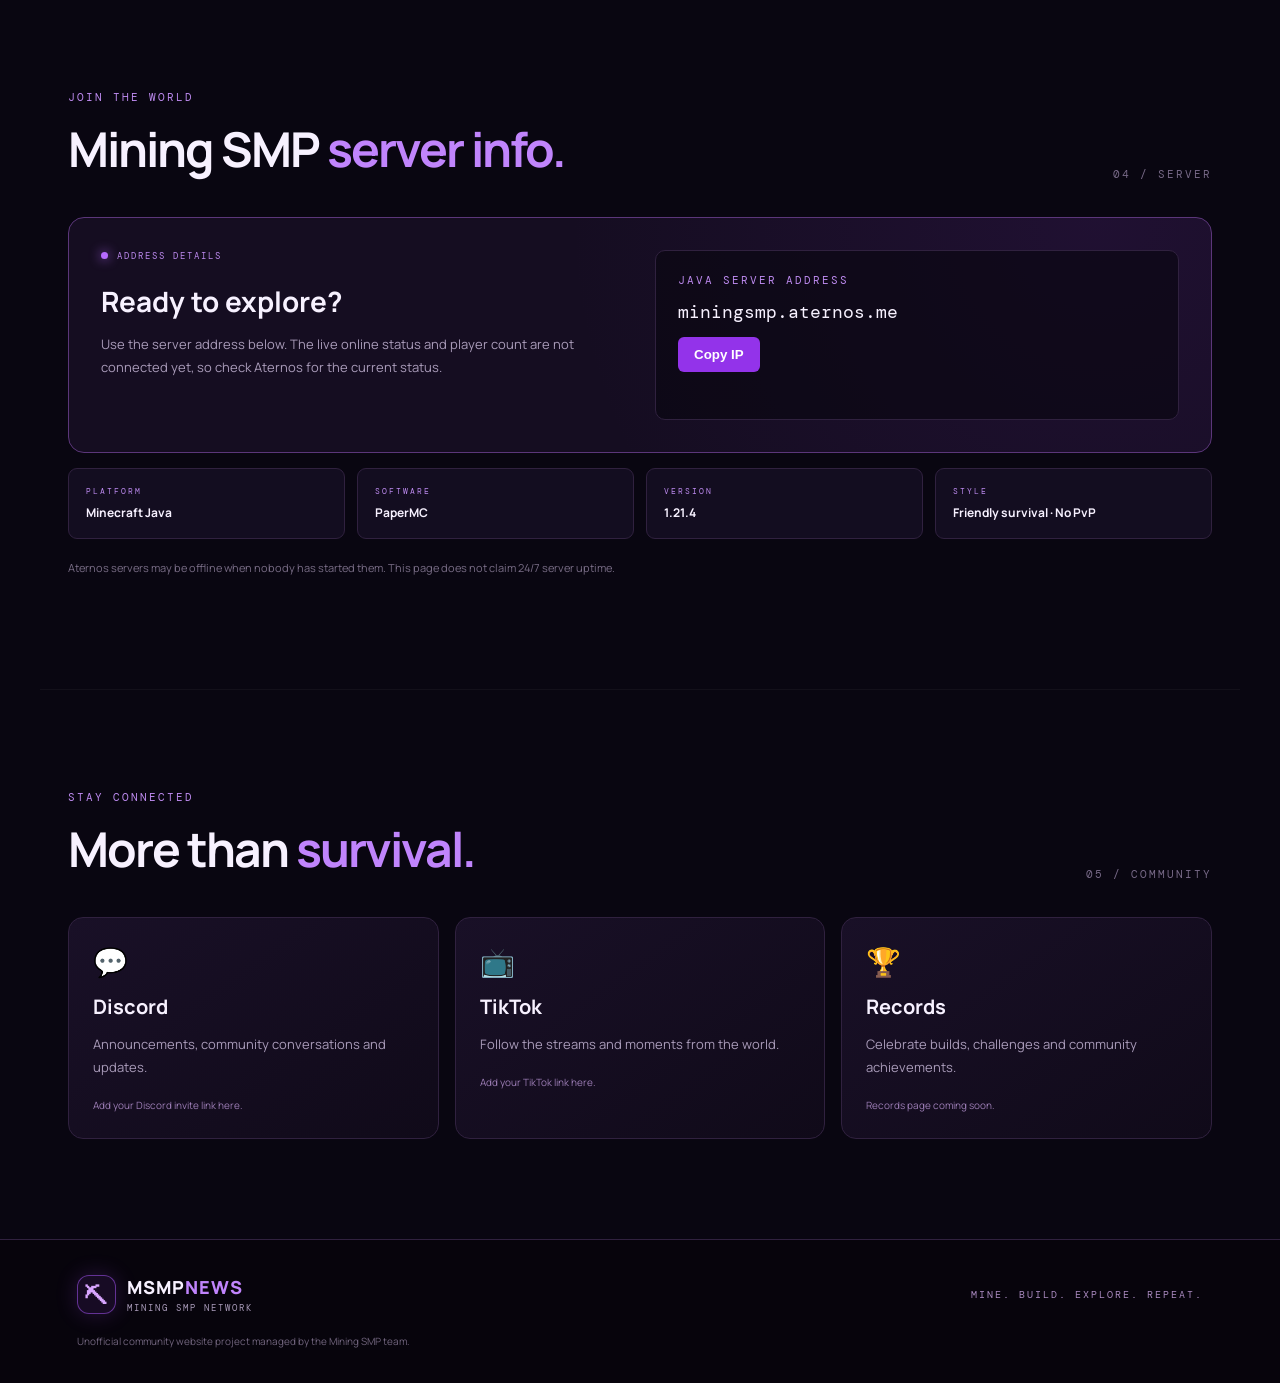
==== commit 2e3aeb46: "Add embedded Mining SMP video players" ====
--- a/index.html
+++ b/index.html
@@ -51,10 +51,11 @@
     <section class="section videos-section" id="videos">
       <div class="section-head"><div><div class="eyebrow">WATCH THE MOMENTS</div><h2>Mining SMP <span class="purple">videos.</span></h2></div><span class="section-index">02 / VIDEOS</span></div>
       <div class="news-grid">
-        <article class="news-card video-card"><div class="card-top"><span class="tag">VIDEO ARCHIVE</span><span class="date">20 SEC</span></div><div class="news-icon">🏙️</div><h3>Mining City TikTok Trailer</h3><p>Official trailer for the Mining City project.</p><div class="upload-status">VIDEO FILE RECEIVED · HOSTING LINK NEEDED</div><small>File: MiningSMP_MiningCity_TikTok_Trailer.mp4</small></article>
-        <article class="news-card video-card"><div class="card-top"><span class="tag">VIDEO ARCHIVE</span><span class="date">24 SEC</span></div><div class="news-icon">📢</div><h3>Mining SMP TikTok Announcement</h3><p>A Mining SMP community announcement video.</p><div class="upload-status">VIDEO FILE RECEIVED · HOSTING LINK NEEDED</div><small>File: MiningSMP_TikTok_Announcement.mp4</small></article>
+        <article class="news-card video-card"><div class="card-top"><span class="tag">VIDEO ARCHIVE</span><span class="date">MINING CITY</span></div><h3>Mining City TikTok Trailer</h3><p>Official trailer for the Mining City project.</p><video controls preload="metadata" playsinline style="width:100%;border-radius:12px;background:#080711"><source src="MiningSMP_MiningCity_TikTok_Trailer(2).mp4" type="video/mp4">Your browser does not support video playback.</video></article>
+        <article class="news-card video-card"><div class="card-top"><span class="tag">VIDEO ARCHIVE</span><span class="date">ANNOUNCEMENT</span></div><h3>Mining SMP TikTok Announcement</h3><p>A Mining SMP community announcement video.</p><video controls preload="metadata" playsinline style="width:100%;border-radius:12px;background:#080711"><source src="MiningSMP_TikTok_Announcement(2).mp4" type="video/mp4">Your browser does not support video playback.</video></article>
+        <article class="news-card video-card"><div class="card-top"><span class="tag">SHORT VIDEO</span><span class="date">INSTANT RESPAWN</span></div><h3>Mining SMP Instant Respawn</h3><p>A short Mining SMP clip featuring the Instant Respawn moment.</p><video controls preload="metadata" playsinline style="width:100%;border-radius:12px;background:#080711"><source src="Mining_SMP_Instant_Respawn_Short_With_Snowman(1).mp4" type="video/mp4">Your browser does not support video playback.</video></article>
       </div>
-      <p class="note">The video files were attached in chat. Their players will go live once the MP4 files are uploaded to public hosting and linked here.</p>
+      <p class="note">Choose a video and press play. If a video doesn't load yet, make sure its matching MP4 file has been uploaded to the repository root.</p>
     </section>
     <section class="section history-section" id="history">
       <div class="section-head"><div><div class="eyebrow">THE ARCHIVE</div><h2>Built one block <span class="purple">at a time.</span></h2></div><span class="section-index">03 / HISTORY</span></div>
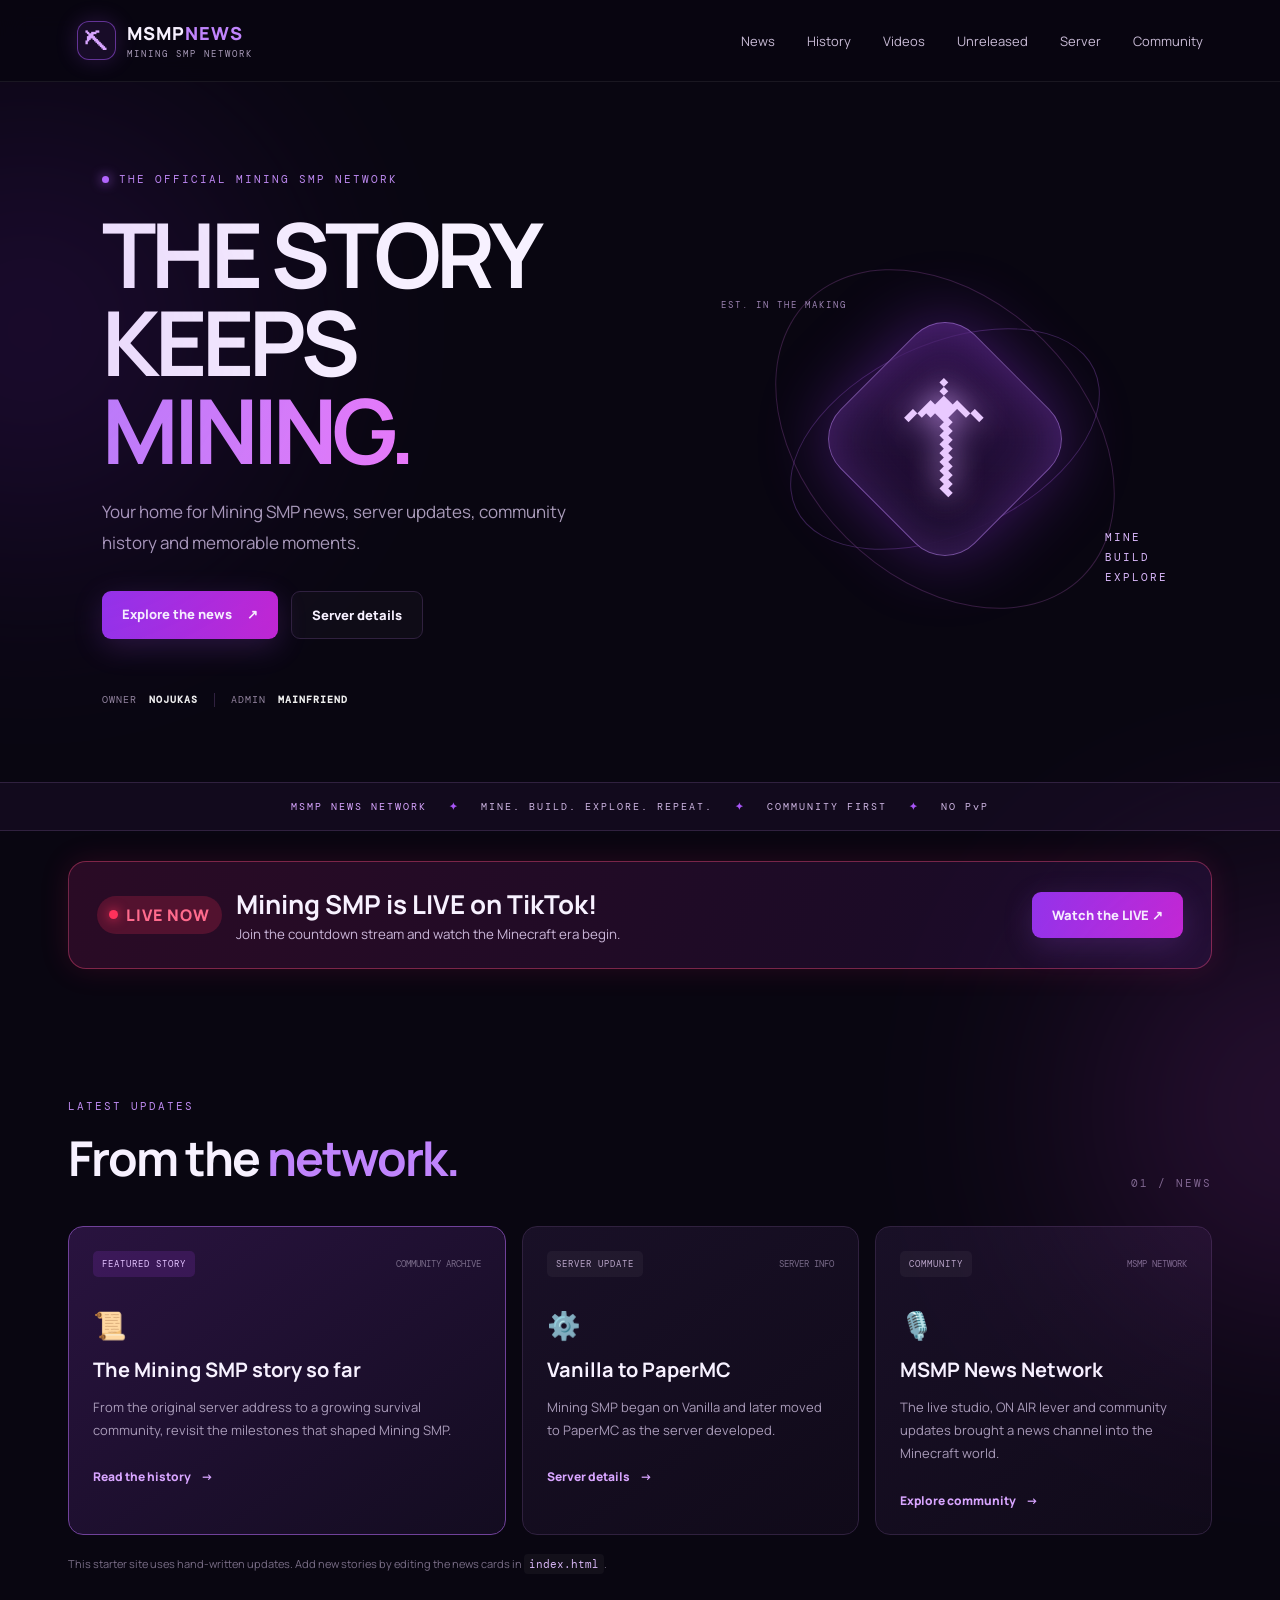
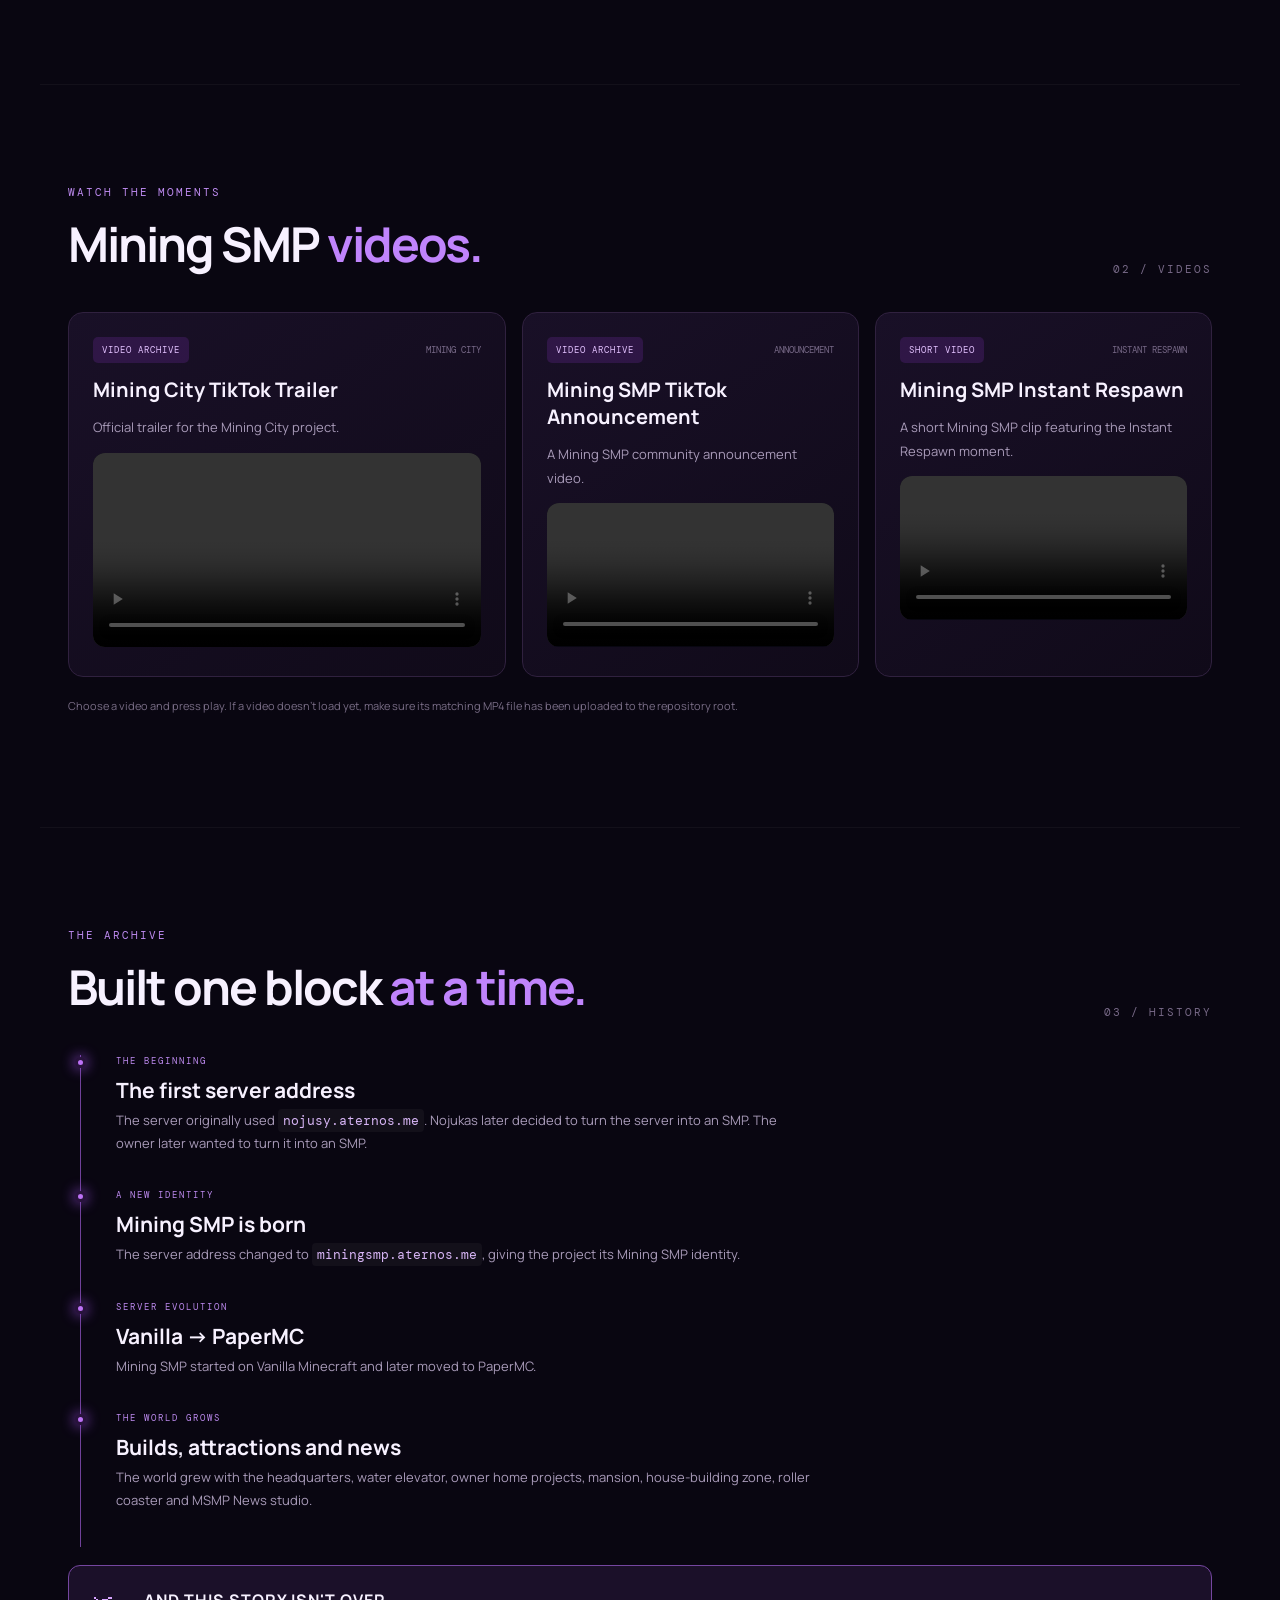
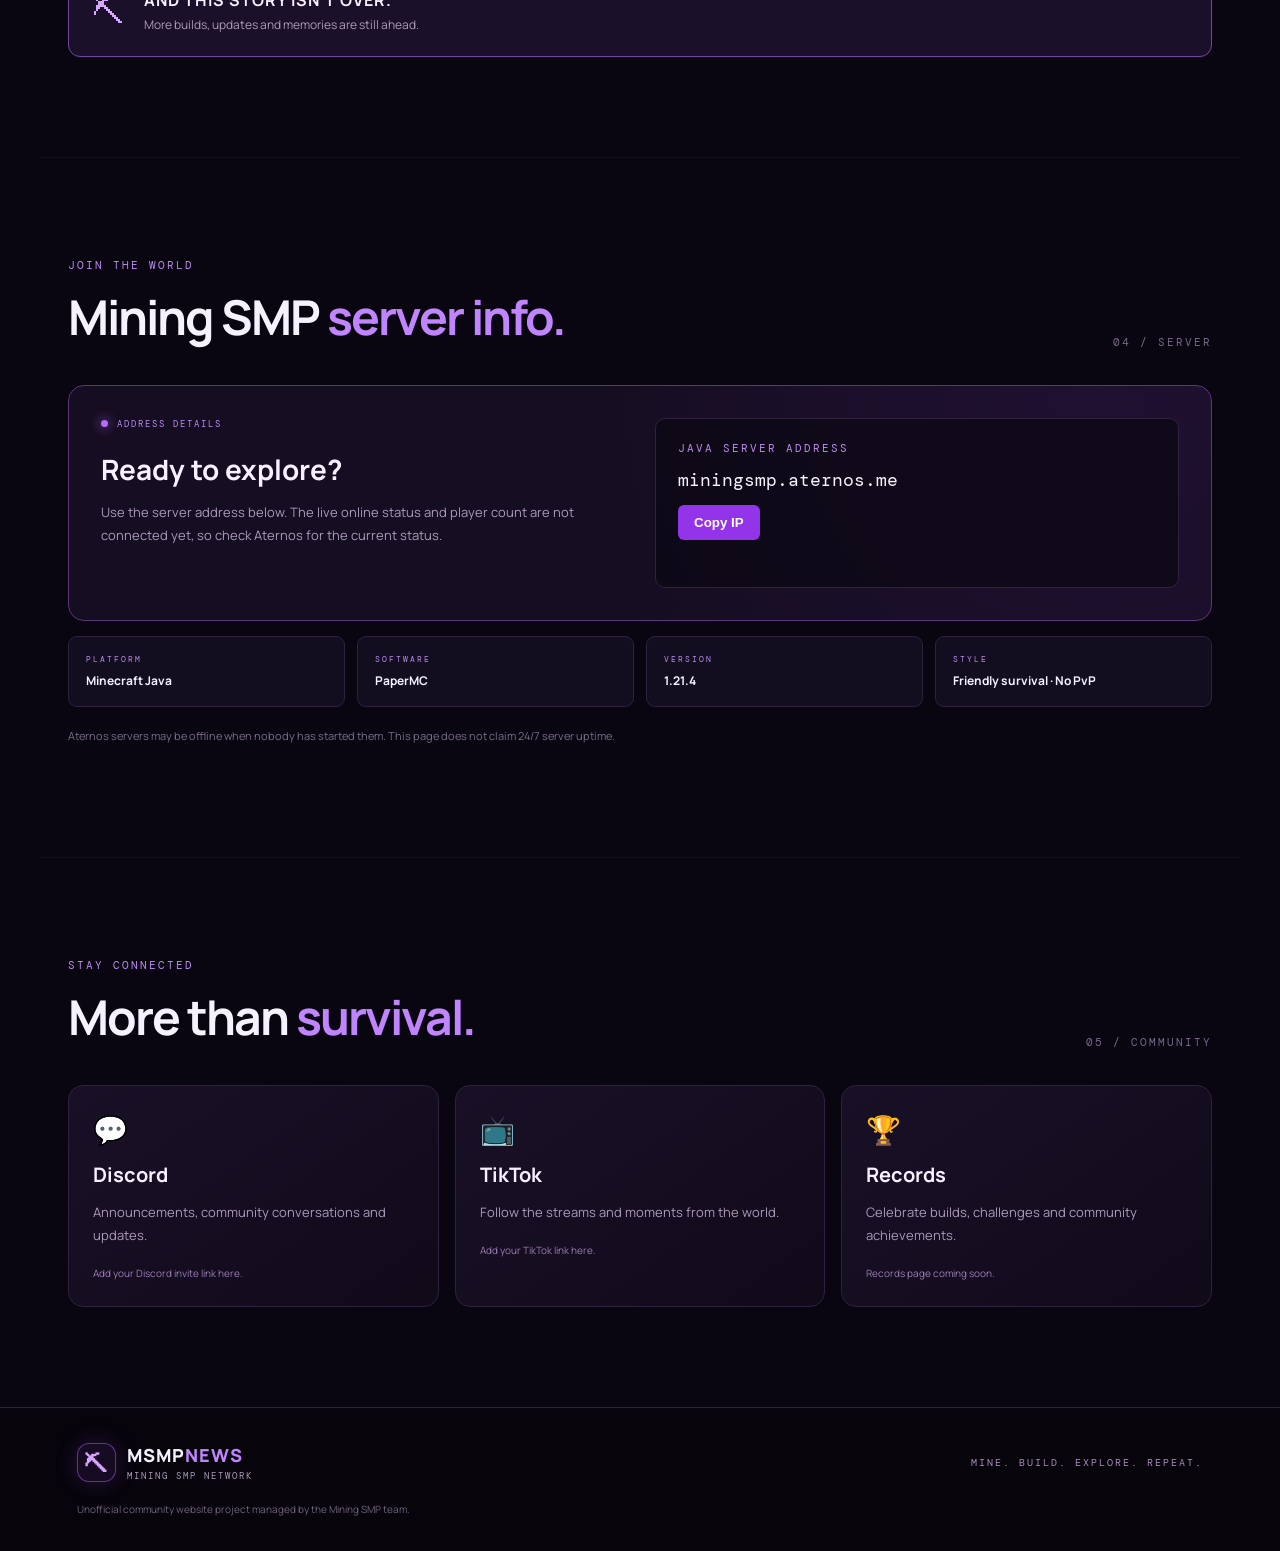
==== commit 01069abd: "Add TikTok LIVE announcement banner" ====
--- a/index.html
+++ b/index.html
@@ -36,6 +36,13 @@
     </section>
 
     <section class="ticker"><span>MSMP NEWS NETWORK</span><b>✦</b> MINE. BUILD. EXPLORE. REPEAT. <b>✦</b> COMMUNITY FIRST <b>✦</b> NO PvP</section>
+
+    <section class="section" id="live-now" style="padding-top:30px;padding-bottom:30px">
+      <a href="https://www.tiktok.com/@miningsmpoffical/live" target="_blank" rel="noopener noreferrer" style="display:flex;align-items:center;justify-content:space-between;gap:20px;flex-wrap:wrap;padding:24px 28px;border:1px solid #ff4d7d66;border-radius:18px;background:linear-gradient(110deg,#2a0b25,#160b27);color:inherit;text-decoration:none;box-shadow:0 0 30px #ff246622">
+        <span style="display:flex;align-items:center;gap:14px"><span style="display:inline-flex;align-items:center;gap:8px;padding:8px 12px;border-radius:999px;background:#ff315533;color:#ff6b8d;font-weight:800;letter-spacing:1px"><span style="width:9px;height:9px;border-radius:50%;background:#ff315b;box-shadow:0 0 12px #ff315b"></span> LIVE NOW</span><span><strong style="display:block;font-size:clamp(18px,3vw,26px)">Mining SMP is LIVE on TikTok!</strong><small style="color:#cbb7d9">Join the countdown stream and watch the Minecraft era begin.</small></span></span>
+        <span class="button primary" style="white-space:nowrap">Watch the LIVE ↗</span>
+      </a>
+    </section>
 
     <section class="section" id="news">
       <div class="section-head"><div><div class="eyebrow">LATEST UPDATES</div><h2>From the <span class="purple">network.</span></h2></div><span class="section-index">01 / NEWS</span></div>
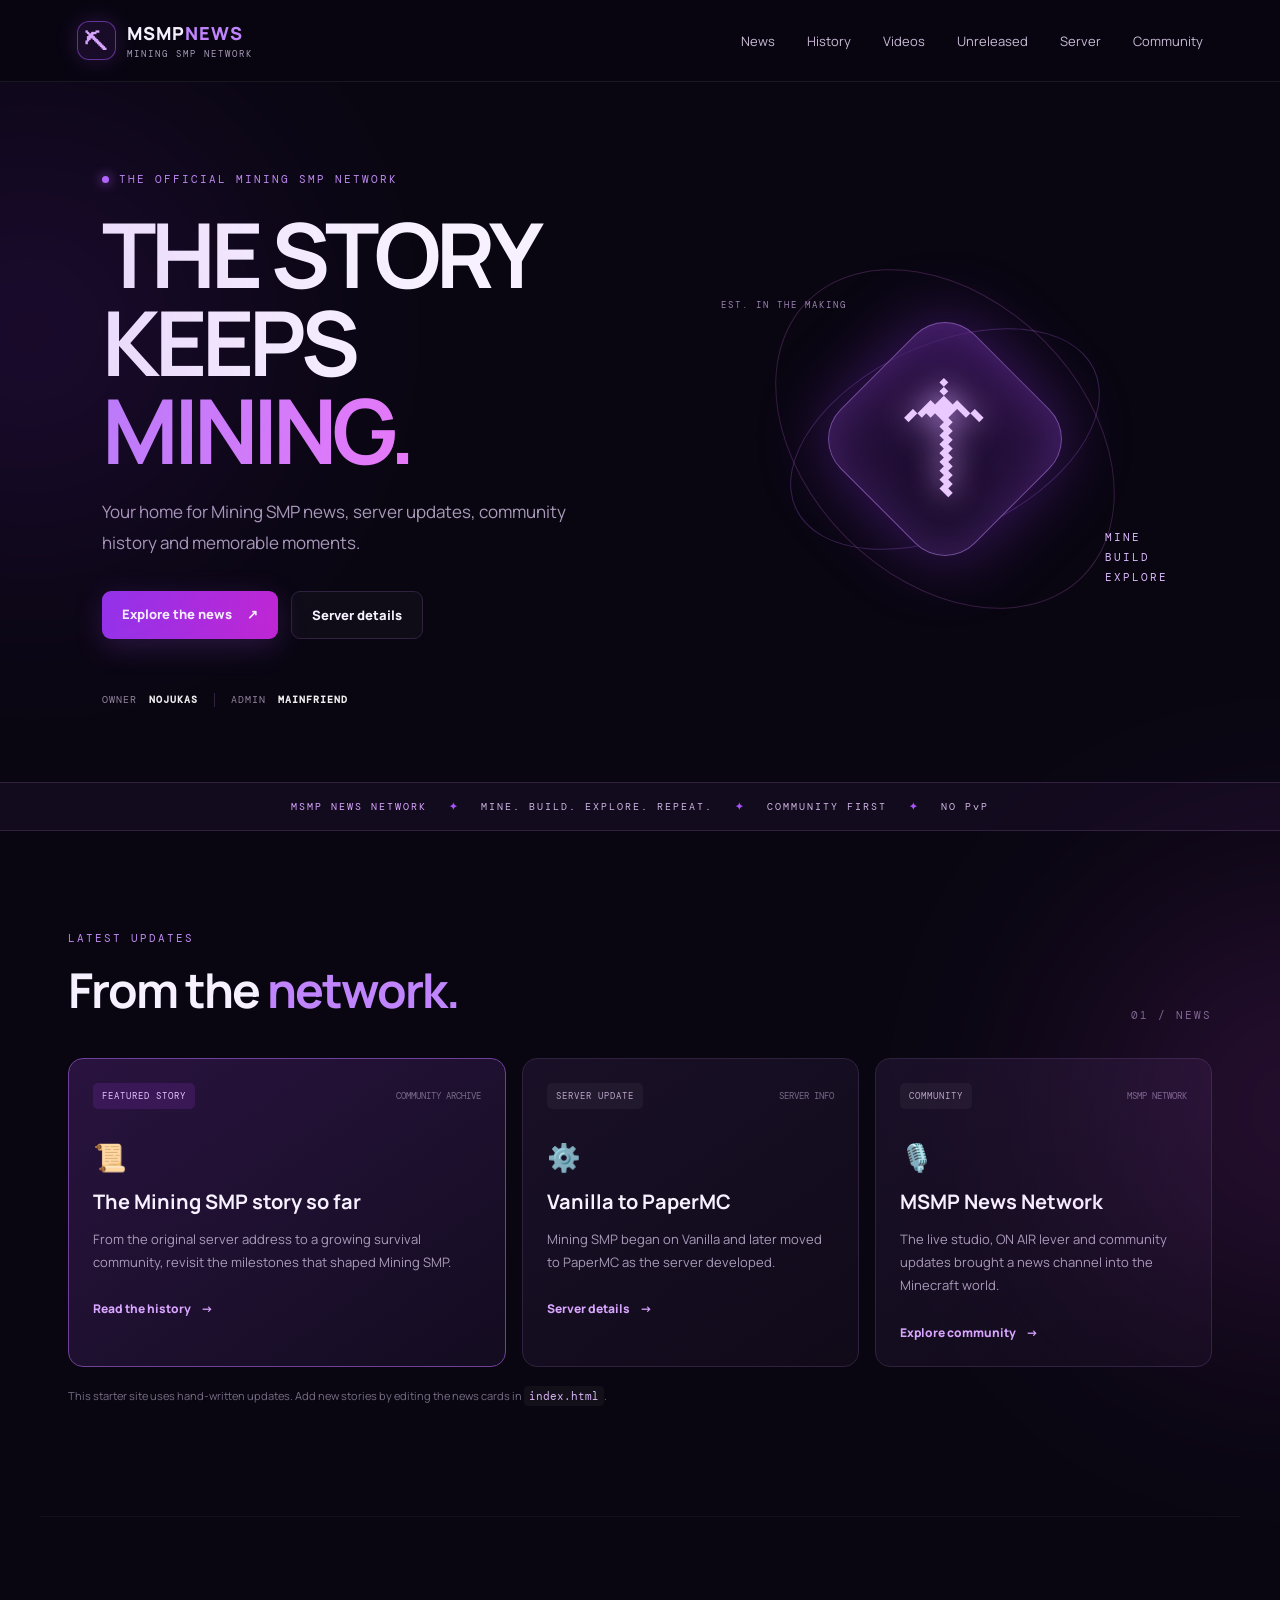
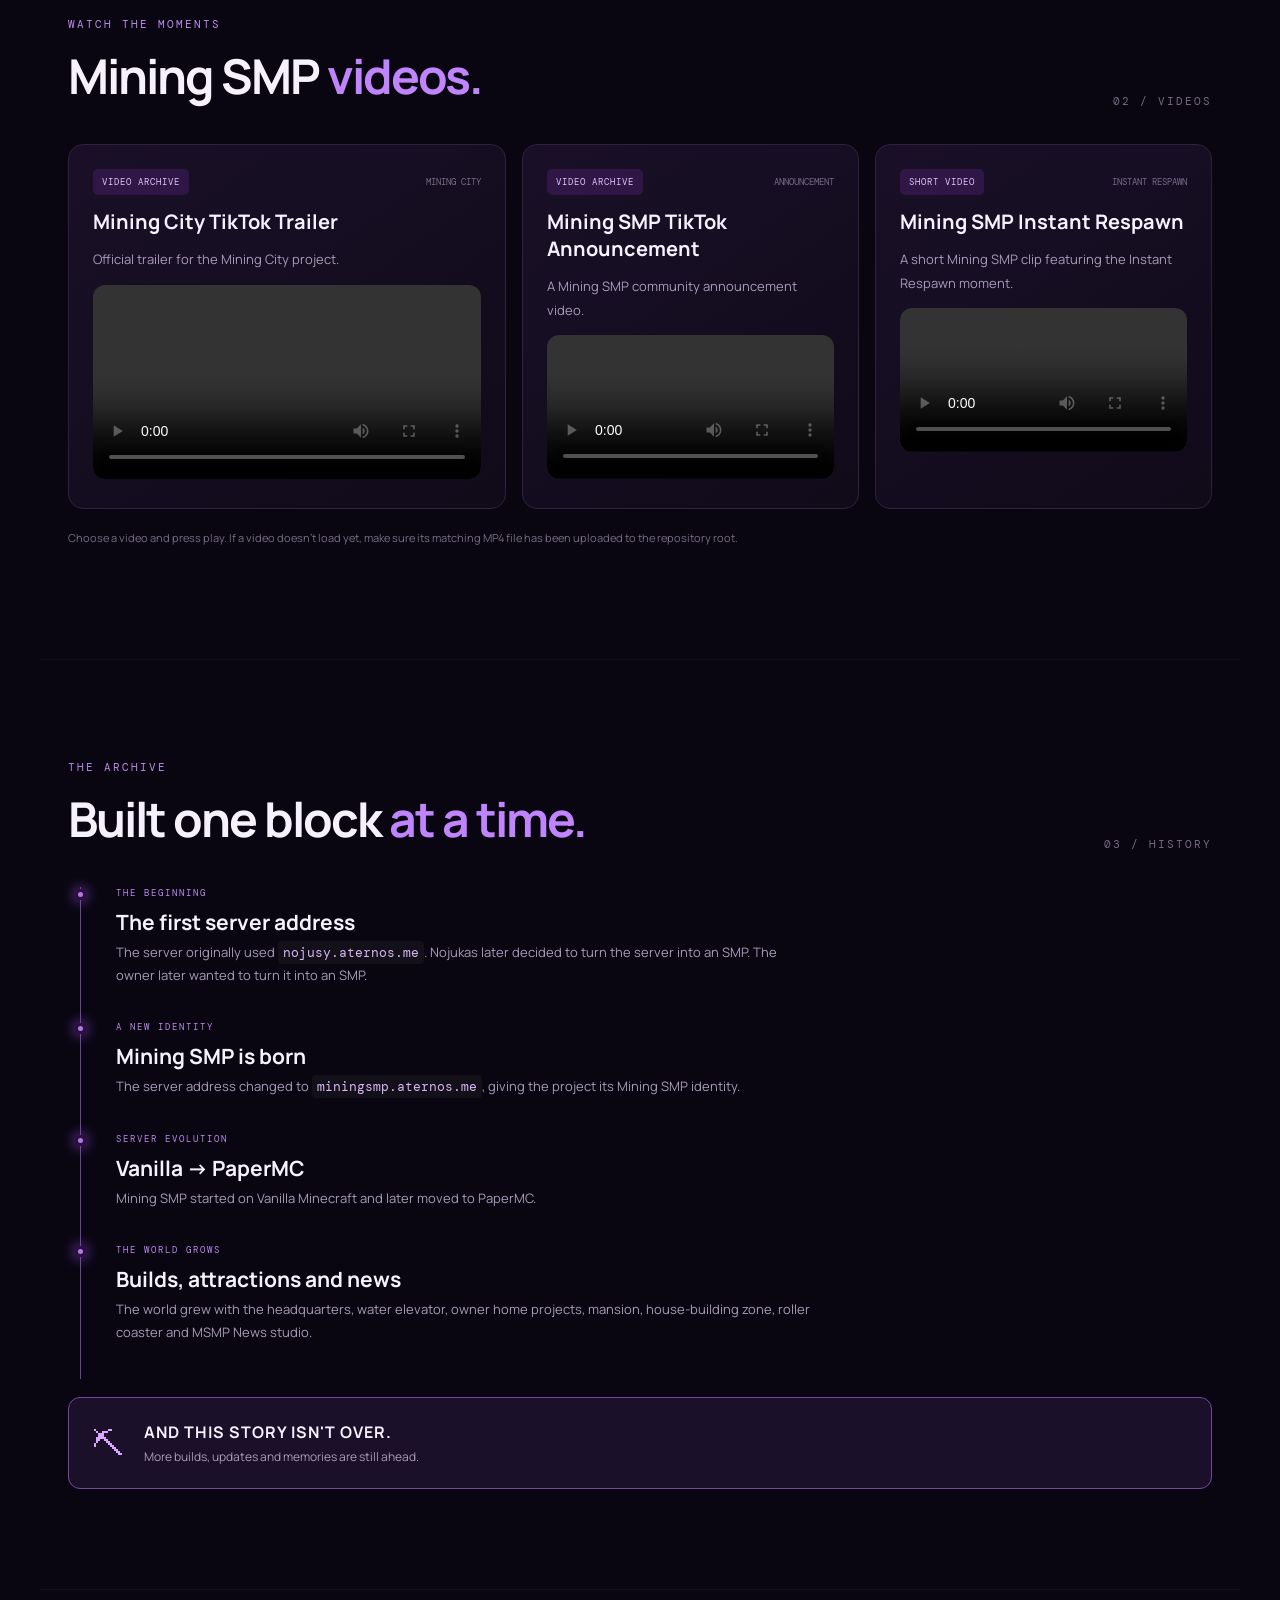
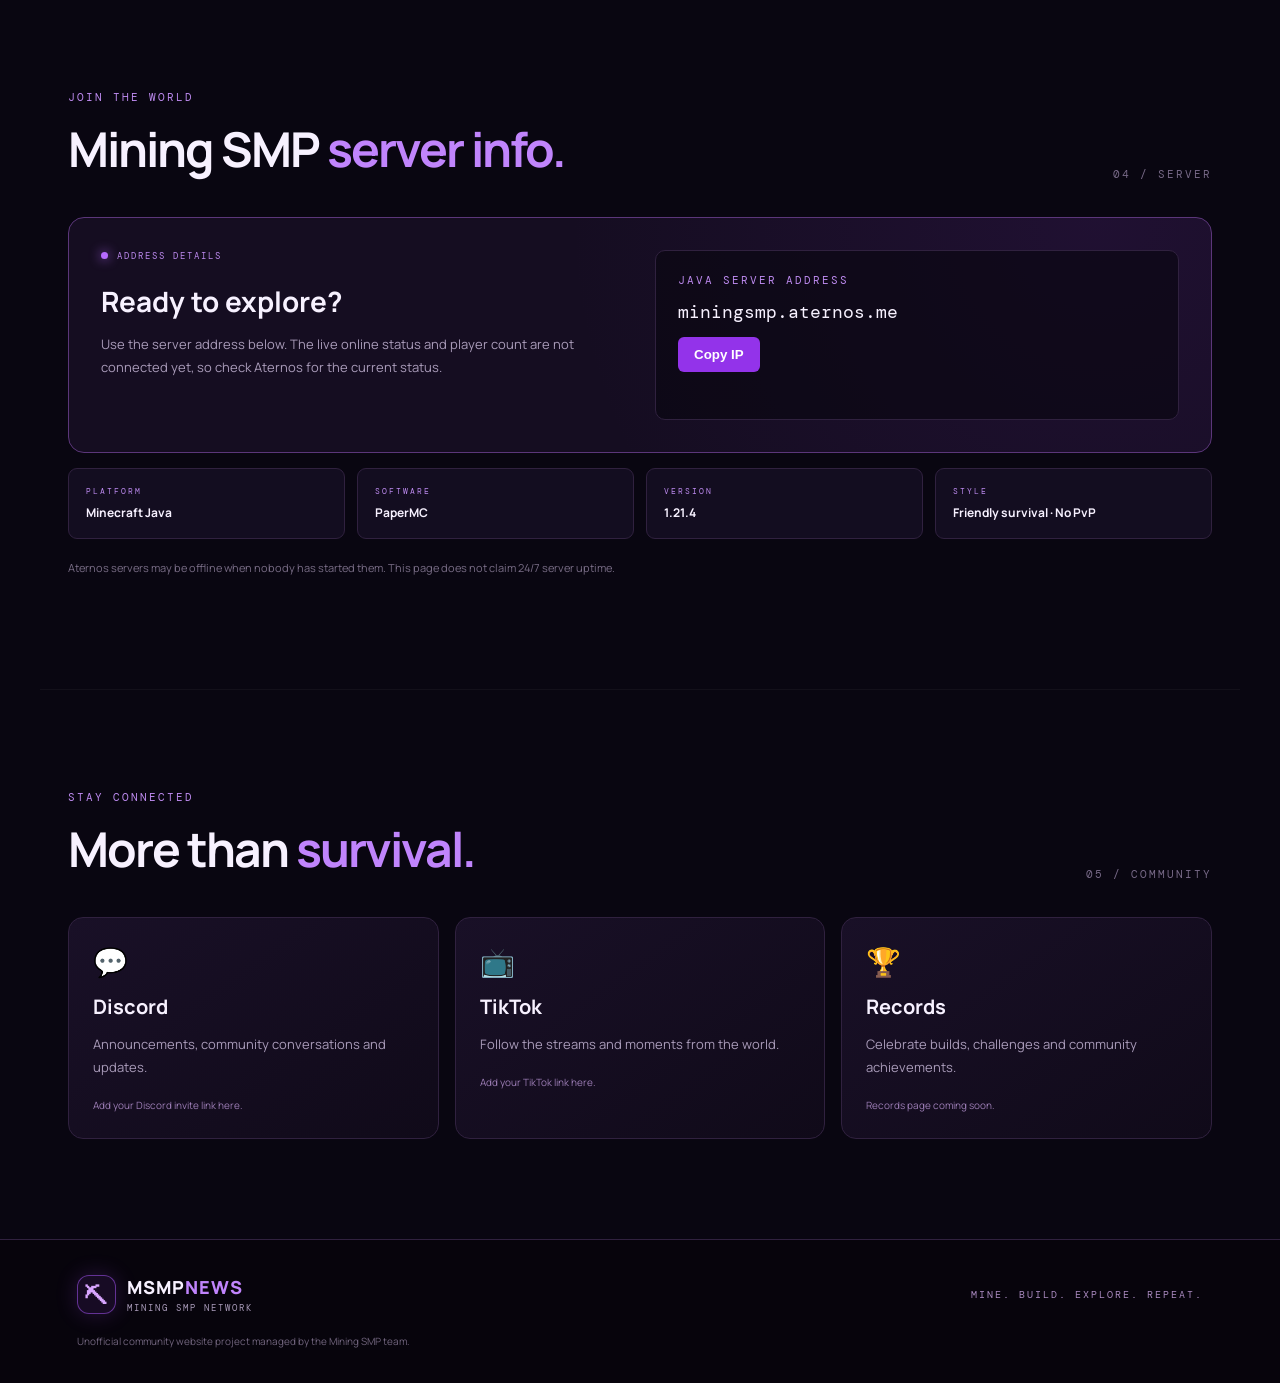
==== commit 72c99606: "Remove ended countdown LIVE banner" ====
--- a/index.html
+++ b/index.html
@@ -36,14 +36,6 @@
     </section>
 
     <section class="ticker"><span>MSMP NEWS NETWORK</span><b>✦</b> MINE. BUILD. EXPLORE. REPEAT. <b>✦</b> COMMUNITY FIRST <b>✦</b> NO PvP</section>
-
-    <section class="section" id="live-now" style="padding-top:30px;padding-bottom:30px">
-      <a href="https://www.tiktok.com/@miningsmpoffical/live" target="_blank" rel="noopener noreferrer" style="display:flex;align-items:center;justify-content:space-between;gap:20px;flex-wrap:wrap;padding:24px 28px;border:1px solid #ff4d7d66;border-radius:18px;background:linear-gradient(110deg,#2a0b25,#160b27);color:inherit;text-decoration:none;box-shadow:0 0 30px #ff246622">
-        <span style="display:flex;align-items:center;gap:14px"><span style="display:inline-flex;align-items:center;gap:8px;padding:8px 12px;border-radius:999px;background:#ff315533;color:#ff6b8d;font-weight:800;letter-spacing:1px"><span style="width:9px;height:9px;border-radius:50%;background:#ff315b;box-shadow:0 0 12px #ff315b"></span> LIVE NOW</span><span><strong style="display:block;font-size:clamp(18px,3vw,26px)">Mining SMP is LIVE on TikTok!</strong><small style="color:#cbb7d9">Join the countdown stream and watch the Minecraft era begin.</small></span></span>
-        <span class="button primary" style="white-space:nowrap">Watch the LIVE ↗</span>
-      </a>
-    </section>
-
     <section class="section" id="news">
       <div class="section-head"><div><div class="eyebrow">LATEST UPDATES</div><h2>From the <span class="purple">network.</span></h2></div><span class="section-index">01 / NEWS</span></div>
       <div class="news-grid">
